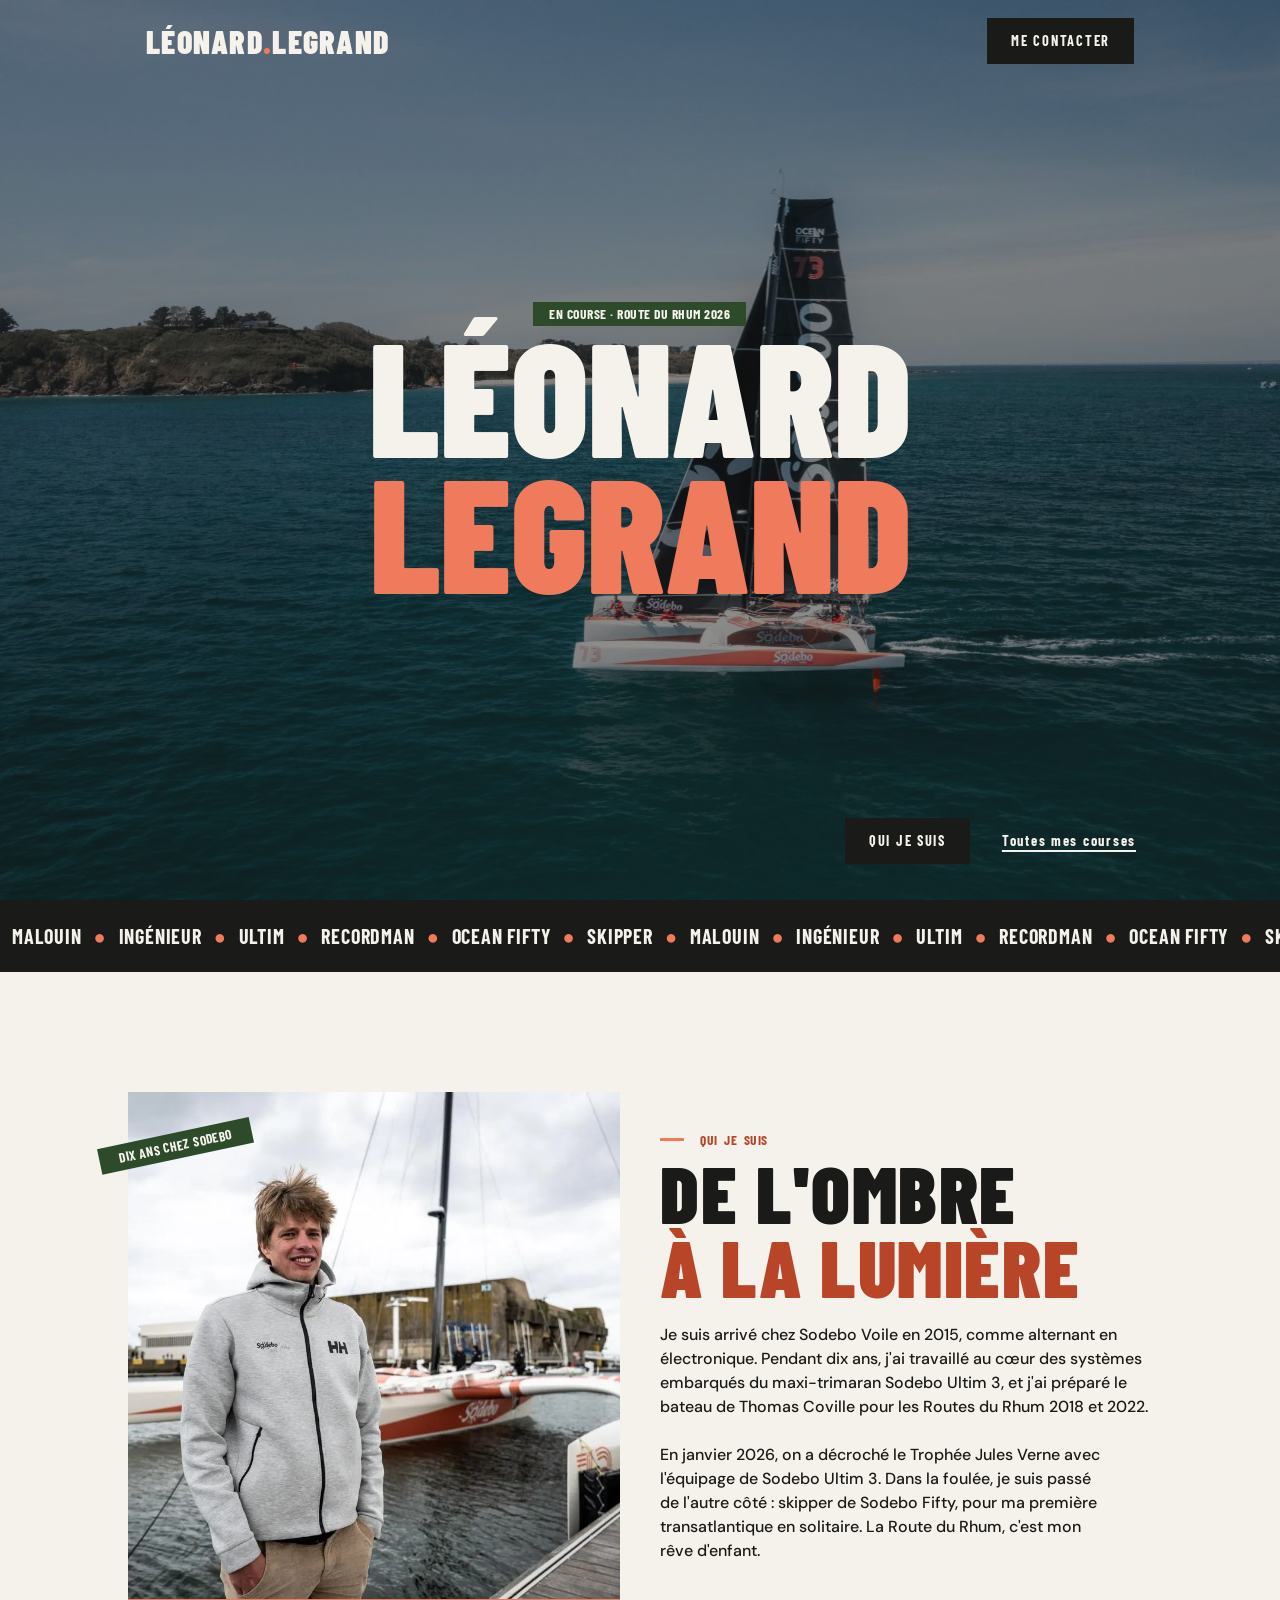
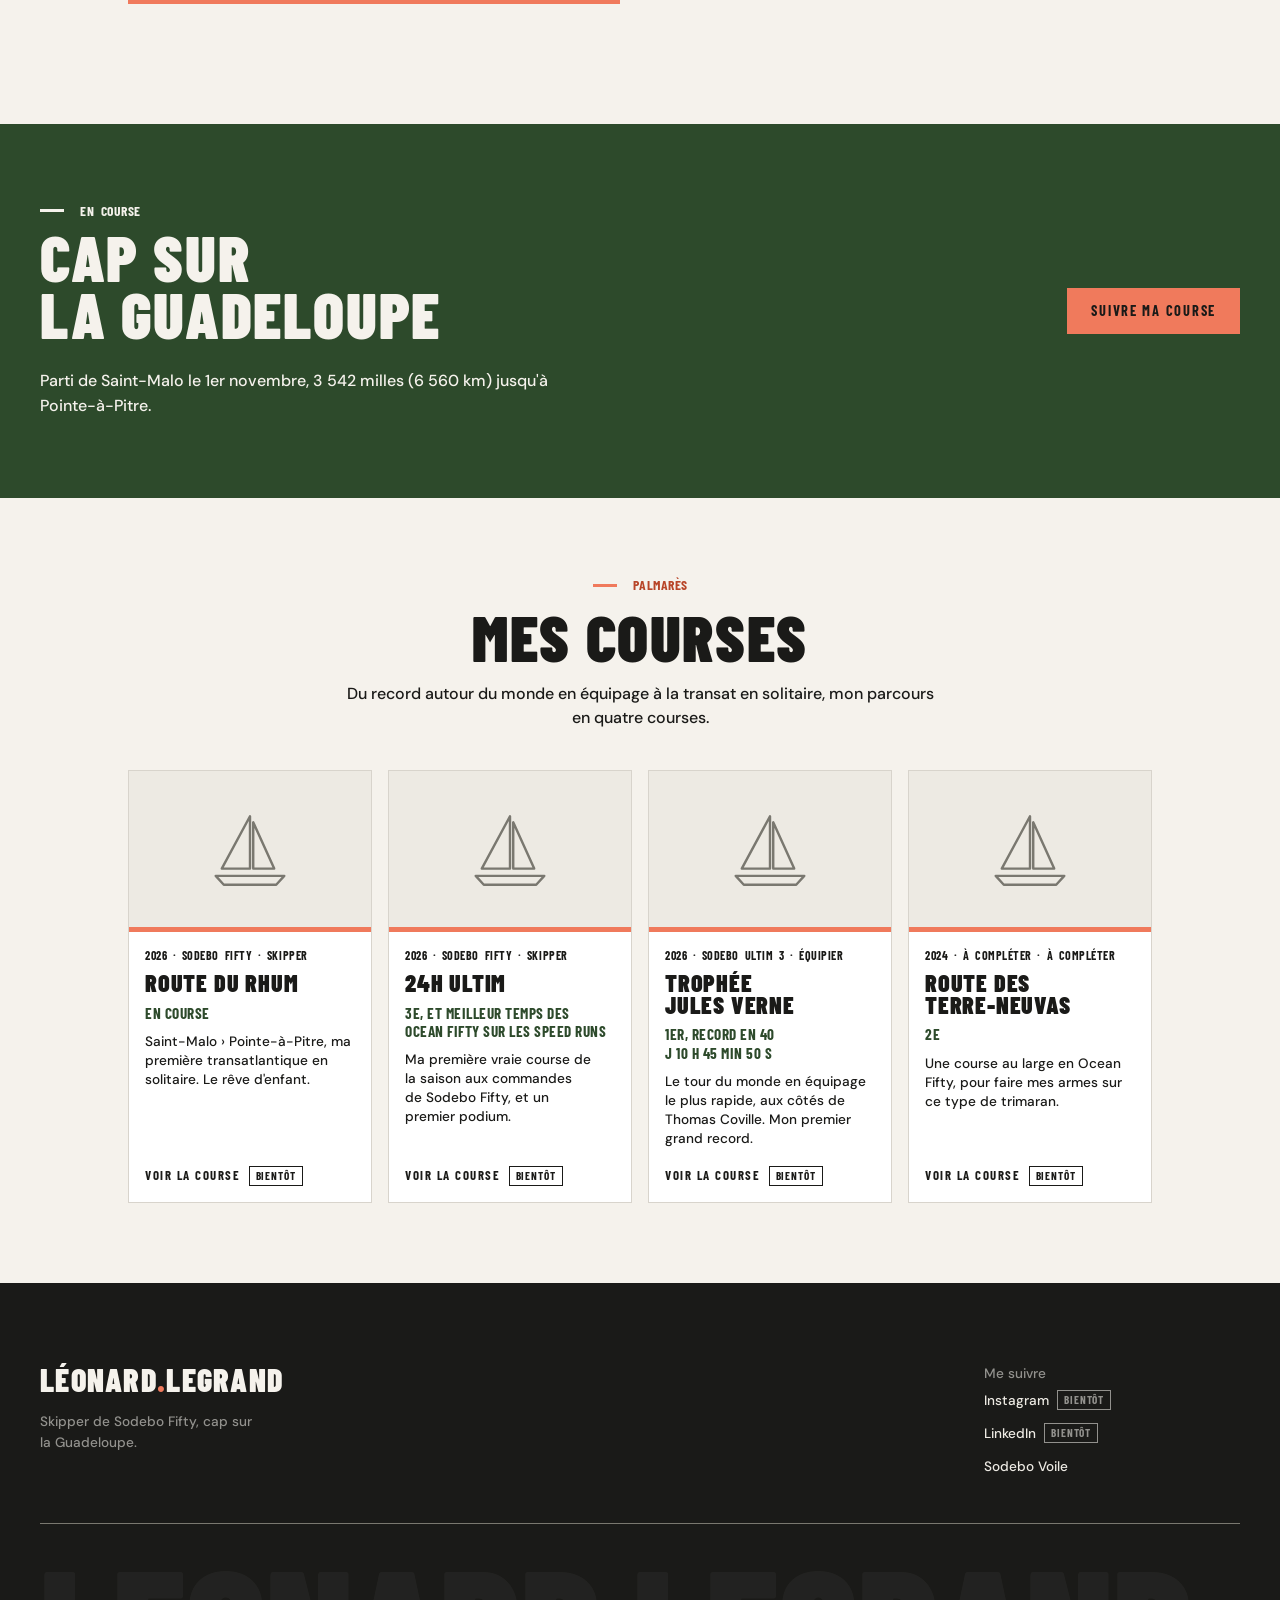
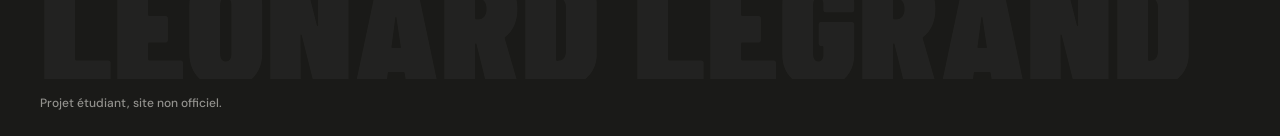
==== index.html @ 7ea59a26 "Site de Léonard Legrand, skipper de Sodebo Fifty Co-Authored-By: Claude Opus 5.5 <noreply@anthropic." ====
<!DOCTYPE html>
<html lang="fr">
<head>
  <meta charset="utf-8">
  <title>Léonard Legrand, skipper de Sodebo Fifty</title>
  <meta name="description" content="Léonard Legrand, skipper de Sodebo Fifty, en course sur la Route du Rhum 2026 entre Saint-Malo et Pointe-à-Pitre.">
  <meta content="width=device-width, initial-scale=1" name="viewport">
  <meta name="robots" content="noindex, nofollow">
  <link rel="preload" href="fonts/BarlowCondensed-Black.ttf" as="font" type="font/ttf" crossorigin>
  <link rel="preload" href="fonts/BarlowCondensed-Bold.ttf" as="font" type="font/ttf" crossorigin>
  <link rel="preload" href="fonts/DMSans-VariableFont_opsz,wght.ttf" as="font" type="font/ttf" crossorigin>
  <link href="style.css" rel="stylesheet" type="text/css">
  <link href="images/favicon.ico" rel="shortcut icon" type="image/x-icon">
  <link href="images/webclip.png" rel="apple-touch-icon">
</head>
<body>
  <header class="navbar-wrapper w-nav">
    <nav class="navbar-container" aria-label="Navigation principale">
      <a href="#" class="w-nav-brand" aria-label="Léonard Legrand, retour en haut"><div class="logo">Léonard<span class="text-span">.</span>Legrand</div></a>
      <a href="#contact" class="button header">Me contacter</a>
    </nav>
  </header>

  <section class="hero-wrapper">
    <div class="hero-container">
      <div class="bandeau">En course · Route du Rhum 2026</div>
      <h1 class="heading-1 hero-section">Léonard<br><span class="tv">Legrand</span></h1>
    </div>
    <div class="hero-cta">
      <div class="multiple-button-container">
        <a href="#a-propos" class="button">Qui je suis</a>
        <a href="#courses" class="button is-secondary">Toutes mes courses</a>
      </div>
    </div>
  </section>

  <section class="ticker-wrapper">
    <div class="ticker-text"><span class="sr-only">Malouin, Ingénieur, Ultim, Recordman, Ocean Fifty, Skipper</span><div class="ticker-track" aria-hidden="true"><div class="ticker-group"><span class="ticker-seq"><span class="ticker-item">Malouin</span><span class="red-dot">●</span><span class="ticker-item">Ingénieur</span><span class="red-dot">●</span><span class="ticker-item">Ultim</span><span class="red-dot">●</span><span class="ticker-item">Recordman</span><span class="red-dot">●</span><span class="ticker-item">Ocean Fifty</span><span class="red-dot">●</span><span class="ticker-item">Skipper</span><span class="red-dot">●</span></span><span class="ticker-seq"><span class="ticker-item">Malouin</span><span class="red-dot">●</span><span class="ticker-item">Ingénieur</span><span class="red-dot">●</span><span class="ticker-item">Ultim</span><span class="red-dot">●</span><span class="ticker-item">Recordman</span><span class="red-dot">●</span><span class="ticker-item">Ocean Fifty</span><span class="red-dot">●</span><span class="ticker-item">Skipper</span><span class="red-dot">●</span></span><span class="ticker-seq"><span class="ticker-item">Malouin</span><span class="red-dot">●</span><span class="ticker-item">Ingénieur</span><span class="red-dot">●</span><span class="ticker-item">Ultim</span><span class="red-dot">●</span><span class="ticker-item">Recordman</span><span class="red-dot">●</span><span class="ticker-item">Ocean Fifty</span><span class="red-dot">●</span><span class="ticker-item">Skipper</span><span class="red-dot">●</span></span><span class="ticker-seq"><span class="ticker-item">Malouin</span><span class="red-dot">●</span><span class="ticker-item">Ingénieur</span><span class="red-dot">●</span><span class="ticker-item">Ultim</span><span class="red-dot">●</span><span class="ticker-item">Recordman</span><span class="red-dot">●</span><span class="ticker-item">Ocean Fifty</span><span class="red-dot">●</span><span class="ticker-item">Skipper</span><span class="red-dot">●</span></span><span class="ticker-seq"><span class="ticker-item">Malouin</span><span class="red-dot">●</span><span class="ticker-item">Ingénieur</span><span class="red-dot">●</span><span class="ticker-item">Ultim</span><span class="red-dot">●</span><span class="ticker-item">Recordman</span><span class="red-dot">●</span><span class="ticker-item">Ocean Fifty</span><span class="red-dot">●</span><span class="ticker-item">Skipper</span><span class="red-dot">●</span></span></div><div class="ticker-group"><span class="ticker-seq"><span class="ticker-item">Malouin</span><span class="red-dot">●</span><span class="ticker-item">Ingénieur</span><span class="red-dot">●</span><span class="ticker-item">Ultim</span><span class="red-dot">●</span><span class="ticker-item">Recordman</span><span class="red-dot">●</span><span class="ticker-item">Ocean Fifty</span><span class="red-dot">●</span><span class="ticker-item">Skipper</span><span class="red-dot">●</span></span><span class="ticker-seq"><span class="ticker-item">Malouin</span><span class="red-dot">●</span><span class="ticker-item">Ingénieur</span><span class="red-dot">●</span><span class="ticker-item">Ultim</span><span class="red-dot">●</span><span class="ticker-item">Recordman</span><span class="red-dot">●</span><span class="ticker-item">Ocean Fifty</span><span class="red-dot">●</span><span class="ticker-item">Skipper</span><span class="red-dot">●</span></span><span class="ticker-seq"><span class="ticker-item">Malouin</span><span class="red-dot">●</span><span class="ticker-item">Ingénieur</span><span class="red-dot">●</span><span class="ticker-item">Ultim</span><span class="red-dot">●</span><span class="ticker-item">Recordman</span><span class="red-dot">●</span><span class="ticker-item">Ocean Fifty</span><span class="red-dot">●</span><span class="ticker-item">Skipper</span><span class="red-dot">●</span></span><span class="ticker-seq"><span class="ticker-item">Malouin</span><span class="red-dot">●</span><span class="ticker-item">Ingénieur</span><span class="red-dot">●</span><span class="ticker-item">Ultim</span><span class="red-dot">●</span><span class="ticker-item">Recordman</span><span class="red-dot">●</span><span class="ticker-item">Ocean Fifty</span><span class="red-dot">●</span><span class="ticker-item">Skipper</span><span class="red-dot">●</span></span><span class="ticker-seq"><span class="ticker-item">Malouin</span><span class="red-dot">●</span><span class="ticker-item">Ingénieur</span><span class="red-dot">●</span><span class="ticker-item">Ultim</span><span class="red-dot">●</span><span class="ticker-item">Recordman</span><span class="red-dot">●</span><span class="ticker-item">Ocean Fifty</span><span class="red-dot">●</span><span class="ticker-item">Skipper</span><span class="red-dot">●</span></span></div></div></div>
  </section>

  <section id="a-propos" class="projet-wrapper">
    <div class="grid-x2">
      <div class="grid-img">
        <img src="images/hero-leonard.webp" loading="lazy" sizes="(max-width: 1280px) 100vw, 1280px" srcset="images/hero-leonard.webp 1280w" width="1280" height="853" alt="Léonard Legrand sur un ponton, devant un trimaran Sodebo" class="img-square border-bottom">
        <div class="yellow-tag"><div class="tag-text-yellow"><strong>Dix ans chez Sodebo</strong><br></div></div>
      </div>
      <div class="grid-text">
        <div class="tag-line-wrapper"><div class="red-line"></div><div class="tag-text-red">Qui je suis</div></div>
        <h2 class="heading-2 small-margin">De l&#x27;ombre <br><span class="is-red">à la lumière</span></h2>
        <div class="paragraph is-dark">Je suis arrivé chez Sodebo Voile en 2015, comme alternant en électronique. Pendant dix ans, j&#x27;ai travaillé au cœur des systèmes embarqués du maxi-trimaran Sodebo Ultim 3, et j&#x27;ai préparé le bateau de Thomas Coville pour les Routes du Rhum 2018 et 2022.<br><br>En janvier 2026, on a décroché le Trophée Jules Verne avec l&#x27;équipage de Sodebo Ultim 3. Dans la foulée, je suis passé de l&#x27;autre côté : skipper de Sodebo Fifty, pour ma première transatlantique en solitaire. La Route du Rhum, c&#x27;est mon rêve d&#x27;enfant.</div>
      </div>
    </div>
  </section>

  <section class="red-banner-wrapper">
    <div class="red-banner-container">
      <div class="text-container">
        <div class="tag-line-wrapper is-white"><div class="white-line"></div><div class="tag-text-white"><strong>En course</strong></div></div>
        <h2 class="heading-3 is-white">Cap sur<br>la Guadeloupe</h2>
        <p class="race-status" data-race-start="2026-11-01"><strong class="race-status_day" hidden></strong>Parti de Saint-Malo le 1er novembre, 3 542 milles (6 560 km) jusqu&#x27;à Pointe-à-Pitre.</p>
      </div>
      <a href="https://www.routedurhum.com" target="_blank" rel="noopener" class="button red-background">Suivre ma course<span class="sr-only"> sur le site de la Route du Rhum (nouvel onglet)</span></a>
    </div>
  </section>

  <section id="courses" class="form-wrapper">
    <div class="form-container is-wide">
      <div class="text-container align-center">
        <div class="tag-line-wrapper"><div class="red-line"></div><div class="tag-text-red"><strong>Palmarès</strong></div></div>
        <h2 class="heading-3 align-center">Mes courses</h2>
        <div class="paragraph is-dark align-center">Du record autour du monde en équipage à la transat en solitaire, mon parcours en quatre courses.</div>
      </div>
      <div class="course-list-wrapper">
        <div role="list" class="course-list">
          <div role="listitem" class="course-card">
            <img src="images/placeholder-course.svg" width="600" height="400" loading="lazy" alt="Sodebo Fifty sur la ligne de départ de la Route du Rhum 2026 à Saint-Malo" class="course-card_image">
            <div class="course-card_body">
              <div class="course-card_meta">2026 · Sodebo Fifty · Skipper</div>
              <h3 class="course-card_title">Route du Rhum</h3>
              <div class="course-card_result">En course</div>
              <p class="course-card_text">Saint-Malo › Pointe-à-Pitre, ma première transatlantique en solitaire. Le rêve d&#x27;enfant.</p>
              <span class="course-card_link is-soon">Voir la course <span class="course-card_soon">bientôt</span></span>
            </div>
          </div>
          <div role="listitem" class="course-card">
            <img src="images/placeholder-course.svg" width="600" height="400" loading="lazy" alt="Sodebo Fifty sous voiles pendant les 24H Ultim 2026" class="course-card_image">
            <div class="course-card_body">
              <div class="course-card_meta">2026 · Sodebo Fifty · Skipper</div>
              <h3 class="course-card_title">24H Ultim</h3>
              <div class="course-card_result">3e, et meilleur temps des Ocean Fifty sur les speed runs</div>
              <p class="course-card_text">Ma première vraie course de la saison aux commandes de Sodebo Fifty, et un premier podium.</p>
              <span class="course-card_link is-soon">Voir la course <span class="course-card_soon">bientôt</span></span>
            </div>
          </div>
          <div role="listitem" class="course-card">
            <img src="images/placeholder-course.svg" width="600" height="400" loading="lazy" alt="Le maxi-trimaran Sodebo Ultim 3 en mer pendant le Trophée Jules Verne 2026" class="course-card_image">
            <div class="course-card_body">
              <div class="course-card_meta">2026 · Sodebo Ultim 3 · Équipier</div>
              <h3 class="course-card_title">Trophée Jules Verne</h3>
              <div class="course-card_result">1er, record en 40 j 10 h 45 min 50 s</div>
              <p class="course-card_text">Le tour du monde en équipage le plus rapide, aux côtés de Thomas Coville. Mon premier grand record.</p>
              <span class="course-card_link is-soon">Voir la course <span class="course-card_soon">bientôt</span></span>
            </div>
          </div>
          <div role="listitem" class="course-card">
            <img src="images/placeholder-course.svg" width="600" height="400" loading="lazy" alt="Un trimaran Ocean Fifty au départ de la Route des Terre-Neuvas 2024" class="course-card_image">
            <div class="course-card_body">
              <div class="course-card_meta">2024 · À compléter · À compléter</div>
              <h3 class="course-card_title">Route des Terre-Neuvas</h3>
              <div class="course-card_result">2e</div>
              <p class="course-card_text">Une course au large en Ocean Fifty, pour faire mes armes sur ce type de trimaran.</p>
              <span class="course-card_link is-soon">Voir la course <span class="course-card_soon">bientôt</span></span>
            </div>
          </div>
        </div>
      </div>
    </div>
  </section>

  <footer id="contact" class="footer">
    <div class="red-banner-container">
      <div class="text-container is-footer">
        <a href="#" class="w-nav-brand" aria-label="Léonard Legrand, retour en haut"><div class="logo">Léonard<span class="text-span">.</span>Legrand</div></a>
        <div class="small-text is-dark">Skipper de Sodebo Fifty, cap sur la Guadeloupe.</div>
      </div>
      <div class="link-footer is-footer">
        <div class="small-text is-dark">Me suivre</div>
        <span class="link-text is-soon">Instagram <span class="link-soon">bientôt</span></span>
        <span class="link-text is-soon">LinkedIn <span class="link-soon">bientôt</span></span>
        <a href="https://www.sodebo-voile.com" target="_blank" rel="noopener" class="link-text">Sodebo Voile<span class="sr-only"> (nouvel onglet)</span></a>
      </div>
    </div>
    <div class="divider"></div>
    <div class="big-text-footer-container"><div class="bigtext-footer">Léonard Legrand</div></div>
    <div class="footer-legal">Projet étudiant, site non officiel.</div>
  </footer>

  <script>
    // Barre de navigation : fond crème et logo noir dès qu'on quitte le haut de page,
    // transparente de nouveau quand on y revient (aussi au chargement sur une ancre).
    (function () {
      var nav = document.querySelector('.navbar-wrapper');
      function update() { nav.classList.toggle('is-scrolled', window.scrollY > 60); }
      update();
      window.addEventListener('scroll', update, { passive: true });
      window.addEventListener('load', update);
      window.addEventListener('hashchange', update);
      // Arrivée sur une ancre : le navigateur descend après ce script, sans toujours
      // émettre d'événement scroll. On revérifie aux deux images suivantes.
      requestAnimationFrame(function () { requestAnimationFrame(update); });
    })();

    // Bloc « en course » : jour de course calculé depuis la date de départ.
    (function () {
      var status = document.querySelector('.race-status');
      if (!status) return;
      var day = status.querySelector('.race-status_day');
      var start = new Date(status.getAttribute('data-race-start') + 'T00:00:00');
      var n = Math.floor((Date.now() - start.getTime()) / 86400000) + 1;
      if (n >= 1 && n <= 25) {
        day.textContent = 'Jour ' + n + ' de course. ';
        day.hidden = false;
      }
    })();
  </script>
</body>
</html>
---- style.css ----
/* Base Webflow (normalize + composants utilisés : w-nav, w-form, w-input, w-select, w-button) */
html {
  -webkit-text-size-adjust: 100%;
  -ms-text-size-adjust: 100%;
  font-family: sans-serif;
}

body {
  margin: 0;
}

section {
  display: block;
}

a {
  background-color: transparent;
}

a:active, a:hover {
  outline: 0;
}

strong {
  font-weight: bold;
}

h1 {
  margin: .67em 0;
  font-size: 2em;
}

img {
  border: 0;
}

* {
  box-sizing: border-box;
}

html {
  height: 100%;
}

body {
  color: var(--color-dark);
  background-color: var(--color-white);
  min-height: 100%;
  margin: 0;
  font-family: Arial, sans-serif;
  font-size: 14px;
  line-height: 20px;
}

img {
  vertical-align: middle;
  max-width: 100%;
  display: inline-block;
}

h1, h2, h3 {
  margin-bottom: 10px;
  font-weight: bold;
}

h1 {
  margin-top: 20px;
  font-size: 38px;
  line-height: 44px;
}

h2 {
  margin-top: 20px;
  font-size: 32px;
  line-height: 36px;
}

h3 {
  margin-top: 20px;
  font-size: 24px;
  line-height: 30px;
}

@media screen and (max-width: 767px) {
  .w-nav-brand {
    padding-left: 10px;
  }

}

.w-nav {
  z-index: 1000;
  background: var(--color-light);
  position: relative;
}

.w-nav:before, .w-nav:after {
  content: " ";
  grid-area: 1 / 1 / 2 / 2;
  display: table;
}

.w-nav:after {
  clear: both;
}

.w-nav-brand {
  float: left;
  color: var(--color-dark);
  text-decoration: none;
  position: relative;
}

@media screen and (max-width: 767px) {
  .w-nav-brand {
    padding-left: 10px;
  }

}

/* Styles du site Canne TV */
@font-face {
  font-family: Dm Sans;
  src: url("fonts/DMSans-VariableFont_opsz,wght.ttf") format("truetype");
  font-weight: 100 1000;
  font-style: normal;
  font-display: swap;
}

@font-face {
  font-family: Barlow Condensed;
  src: url("fonts/BarlowCondensed-Black.ttf") format("truetype");
  font-weight: 900;
  font-style: normal;
  font-display: swap;
}

@font-face {
  font-family: Barlow Condensed;
  src: url("fonts/BarlowCondensed-Bold.ttf") format("truetype");
  font-weight: 700;
  font-style: normal;
  font-display: swap;
}

:root {
  /* Palette Léonard Legrand / Sodebo */
  --color-dark: #1a1a18;
  --color-light: #f5f2ec;
  --color-accent: #f07a5c;
  --color-secondary: #2d4a2b;
  /* Neutres d'origine (valeurs inchangées) */
  --color-white: #fff;
  --color-muted: #7a7870;
  --color-border: #d8d4cc;
  --color-light-2: #edeae3;
  --color-light-50: color-mix(in srgb, var(--color-light) 50%, transparent);
  /* Variantes lisibles (WCAG AA) */
  --color-accent-text: #b84528; /* orange foncé pour du texte sur fond clair : 4,8:1 sur le crème */
  --color-muted-on-dark: color-mix(in srgb, var(--color-light) 55%, var(--color-dark)); /* 5,5:1 sur le noir */
}

.navbar-wrapper {
  z-index: 100;
  background-color: transparent;
  transition: background-color .3s;
  justify-content: flex-start;
  align-items: center;
  padding: 18px;
  display: flex;
  position: fixed;
  inset: 0% 0% auto;
}

.logo {
  color: var(--color-light);
  letter-spacing: .04em;
  text-transform: uppercase;
  font-family: Barlow Condensed, Arial, sans-serif;
  font-size: 2rem;
  font-weight: 900;
  line-height: 1;
  text-decoration: none;
}

.text-span {
  color: var(--color-accent);
}

.button {
  background-color: var(--color-dark);
  color: var(--color-light);
  letter-spacing: .12em;
  text-transform: uppercase;
  align-self: center;
  padding: 16px 24px;
  font-family: Barlow Condensed, Arial, sans-serif;
  font-size: .9rem;
  font-weight: 700;
  line-height: 1;
  text-decoration: none;
  transition: background-color .2s;
}

.button:hover {
  background-color: var(--color-accent);
  color: var(--color-dark);
}

.button.is-secondary {
  text-transform: none;
  text-underline-offset: 4px;
  background-color: transparent;
  padding: 16px;
  text-decoration: underline;
  text-decoration-thickness: 2px;
}

.button.is-secondary:hover {
  color: var(--color-white);
}

.button.red-background {
  color: var(--color-dark);
  background-color: var(--color-accent);
}

.button.red-background:hover {
  color: var(--color-light);
  background-color: var(--color-dark);
}

.hero-wrapper {
  background-image: linear-gradient(color-mix(in srgb, var(--color-dark) 50%, transparent), color-mix(in srgb, var(--color-dark) 50%, transparent)), url("images/hero-sodebo.webp");
  background-position: 60% 50%;
  background-size: cover;
  flex-flow: column;
  justify-content: center;
  align-items: center;
  height: 100vh;
  min-height: 680px;
  display: flex;
  position: relative;
  overflow: hidden;
}

.navbar-container {
  justify-content: space-between;
  align-items: center;
  width: 100%;
  padding-left: 8rem;
  padding-right: 8rem;
  display: flex;
}

.hero-container {
  flex-flow: column;
  justify-content: center;
  align-items: center;
  display: flex;
}

.heading-1 {
  color: var(--color-light);
  text-align: center;
  letter-spacing: -.01rem;
  text-transform: uppercase;
  font-family: Barlow Condensed, Arial, sans-serif;
  font-size: 10rem;
  font-weight: 900;
  line-height: 85%;
}

.heading-1.hero-section {
  margin-top: 0;
  margin-bottom: 0;
}

.tv {
  color: var(--color-accent);
}

.bandeau {
  background-color: var(--color-secondary);
  color: var(--color-light);
  letter-spacing: .05rem;
  text-transform: uppercase;
  padding: 4px 16px;
  font-family: DM Sans, Arial, sans-serif;
  font-size: .65rem;
  font-weight: 600;
  line-height: 1.5;
}

.hero-cta {
  justify-content: flex-end;
  align-items: center;
  padding-left: 8rem;
  padding-right: 8rem;
  display: flex;
  position: absolute;
  inset: auto 0% 4%;
}

.paragraph {
  color: var(--color-light);
  letter-spacing: 0;
  font-family: Dm Sans, Arial, sans-serif;
  font-size: 1rem;
  font-weight: 500;
  line-height: 1.4;
}

.paragraph.is-dark {
  color: var(--color-dark);
}

.paragraph.is-dark.align-center {
  text-align: center;
}

.multiple-button-container {
  grid-column-gap: 16px;
  grid-row-gap: 16px;
  display: flex;
}

.ticker-wrapper {
  background-color: var(--color-dark);
  padding: 24px 0;
  overflow: hidden;
}

.ticker-text {
  color: var(--color-light);
  text-align: center;
  letter-spacing: .5px;
  text-transform: uppercase;
  font-family: Barlow Condensed, Arial, sans-serif;
  font-weight: 700;
}

.red-dot {
  color: var(--color-accent);
}

.projet-wrapper {
  background-color: var(--color-light);
  flex-flow: column;
  justify-content: center;
  align-items: center;
  padding-top: 120px;
  padding-bottom: 120px;
  display: flex;
}

.grid-x2 {
  grid-column-gap: 40px;
  grid-row-gap: 40px;
  grid-template-rows: auto;
  grid-template-columns: 1fr 1fr;
  grid-auto-columns: 1fr;
  width: 80%;
  margin-left: auto;
  margin-right: auto;
  display: grid;
}

.grid-img {
  flex-flow: column;
  align-items: flex-start;
  display: flex;
  position: relative;
}

.img-square {
  aspect-ratio: auto;
  object-fit: cover;
  height: 32rem;
}

.img-square.border-bottom {
  border-bottom: 5px solid var(--color-accent);
}

.grid-text {
  flex-flow: column;
  justify-content: center;
  align-items: flex-start;
  display: flex;
}

.tag-line-wrapper {
  grid-column-gap: 16px;
  grid-row-gap: 16px;
  justify-content: flex-start;
  align-items: center;
  display: flex;
}

.tag-line-wrapper.is-white {
  color: var(--color-light);
}

.red-line {
  background-color: var(--color-accent);
  width: 24px;
  height: 3px;
}

.tag-text-red {
  color: var(--color-accent-text);
  letter-spacing: .5px;
  text-transform: uppercase;
  word-break: normal;
  word-spacing: .2rem;
  font-family: Barlow Condensed, Arial, sans-serif;
  font-size: .85rem;
  font-weight: 700;
  line-height: 1;
}

.heading-2 {
  color: var(--color-dark);
  letter-spacing: .1rem;
  text-transform: uppercase;
  font-family: Barlow Condensed, Arial, sans-serif;
  font-size: 5rem;
  font-weight: 900;
  line-height: 100%;
}

.heading-2.small-margin {
  margin-top: 10px;
  line-height: 88%;
}

.is-red {
  color: var(--color-accent-text);
  line-height: 0;
}

.yellow-tag {
  z-index: 20;
  background-color: var(--color-secondary);
  padding: 6px 20px;
  position: absolute;
  inset: 8% auto auto -6%;
  transform: rotate(-12deg);
}

.tag-text-yellow {
  color: var(--color-light);
  letter-spacing: .5px;
  text-transform: uppercase;
  word-break: normal;
  justify-content: center;
  align-items: center;
  font-family: Barlow Condensed, Arial, sans-serif;
  font-size: .85rem;
  font-weight: 700;
  line-height: 1;
  display: flex;
}

.red-banner-wrapper {
  background-color: var(--color-secondary);
  padding: 80px 40px;
}

.red-banner-container {
  justify-content: space-between;
  align-items: stretch;
  display: flex;
}

.text-container {
  flex-flow: column;
  display: flex;
}

.text-container.align-center {
  grid-column-gap: 16px;
  grid-row-gap: 16px;
  justify-content: center;
  align-items: center;
}

.text-container.is-footer {
  grid-column-gap: 16px;
  grid-row-gap: 16px;
  width: 16rem;
}

.heading-3 {
  color: var(--color-dark);
  letter-spacing: .1rem;
  text-transform: uppercase;
  font-family: Barlow Condensed, Arial, sans-serif;
  font-size: 4rem;
  font-weight: 900;
  line-height: 90%;
}

.heading-3.is-white {
  color: var(--color-light);
  margin-top: 10px;
}

.heading-3.align-center {
  text-align: center;
  margin-top: 0;
  margin-bottom: 0;
}

.tag-text-white {
  color: var(--color-light);
  letter-spacing: .5px;
  text-transform: uppercase;
  word-break: normal;
  word-spacing: .2rem;
  font-family: Barlow Condensed, Arial, sans-serif;
  font-size: .85rem;
  font-weight: 700;
  line-height: 1;
}

.white-line {
  background-color: var(--color-light);
  width: 24px;
  height: 3px;
}

.form-wrapper {
  background-color: var(--color-light);
  justify-content: center;
  align-items: center;
  padding: 80px;
  display: flex;
}

.form-container {
  grid-column-gap: 40px;
  grid-row-gap: 40px;
  flex-flow: column;
  justify-content: center;
  align-items: center;
  width: 30rem;
  margin-left: auto;
  margin-right: auto;
  display: flex;
}

.footer {
  background-color: var(--color-dark);
  flex-flow: column;
  margin-bottom: 0;
  padding: 80px 40px 0;
  display: flex;
  overflow: hidden;
}

.small-text {
  color: var(--color-light);
  letter-spacing: 0;
  font-family: Dm Sans, Arial, sans-serif;
  font-size: .85rem;
  font-weight: 500;
  line-height: 1.4;
}

.small-text.is-dark {
  color: var(--color-muted-on-dark);
}

.divider {
  background-color: var(--color-muted);
  width: 100%;
  height: 1px;
  margin-top: 40px;
  margin-bottom: 40px;
}

.bigtext-footer {
  color: color-mix(in srgb, var(--color-white) 4%, transparent);
  text-transform: uppercase;
  margin-bottom: 0;
  padding-bottom: 0;
  white-space: nowrap;
  font-family: Barlow Condensed, Arial, sans-serif;
  font-size: min(260px, calc((100vw - 80px) / 7.3));
  font-weight: 900;
  line-height: 70%;
}

.big-text-footer-container {
  flex-flow: column;
  margin: 0;
  padding: 0;
  display: flex;
  overflow: hidden;
}

.link-footer {
  flex-flow: column;
  display: flex;
}

.link-footer.is-footer {
  grid-column-gap: 8px;
  grid-row-gap: 8px;
  width: 16rem;
}

.link-text {
  color: var(--color-light-2);
  letter-spacing: 0;
  font-family: Dm Sans, Arial, sans-serif;
  font-size: .85rem;
  font-weight: 500;
  line-height: 1.4;
  text-decoration: none;
}

.footer-legal {
  color: var(--color-muted-on-dark);
  padding-top: 16px;
  padding-bottom: 24px;
  font-family: Dm Sans, Arial, sans-serif;
  font-size: .75rem;
  font-weight: 500;
  line-height: 1.4;
}

/* Section Courses : cards (structure de template CMS, une par course) */
.form-container.is-wide {
  width: 100%;
  max-width: 64rem;
}

.course-list-wrapper {
  width: 100%;
}

.course-list {
  grid-column-gap: 16px;
  grid-row-gap: 16px;
  flex-flow: wrap;
  align-items: stretch;
  display: flex;
}

.course-card {
  border: 1px solid var(--color-border);
  background-color: var(--color-white);
  flex-flow: column;
  flex: 1 1 0;
  min-width: 0;
  display: flex;
}

.course-card_image {
  aspect-ratio: 3 / 2;
  object-fit: cover;
  border-bottom: 5px solid var(--color-accent);
  width: 100%;
  height: auto;
  display: block;
}

.course-card_body {
  grid-column-gap: 10px;
  grid-row-gap: 10px;
  flex-flow: column;
  flex: 1;
  padding: 16px;
  display: flex;
}

.course-card_meta {
  color: var(--color-dark);
  letter-spacing: .5px;
  text-transform: uppercase;
  word-spacing: .2rem;
  font-family: Barlow Condensed, Arial, sans-serif;
  font-size: .75rem;
  font-weight: 700;
  line-height: 1.2;
}

.course-card_title {
  color: var(--color-dark);
  letter-spacing: .05rem;
  text-transform: uppercase;
  margin-top: 0;
  margin-bottom: 0;
  font-family: Barlow Condensed, Arial, sans-serif;
  font-size: 1.5rem;
  font-weight: 900;
  line-height: 90%;
}

.course-card_result {
  color: var(--color-secondary);
  letter-spacing: .5px;
  text-transform: uppercase;
  font-family: Barlow Condensed, Arial, sans-serif;
  font-size: .95rem;
  font-weight: 700;
  line-height: 1.2;
}

.course-card_text {
  color: var(--color-dark);
  margin-top: 0;
  margin-bottom: 0;
  font-family: Dm Sans, Arial, sans-serif;
  font-size: .85rem;
  font-weight: 500;
  line-height: 1.4;
}

.course-card_link {
  color: var(--color-dark);
  letter-spacing: .12em;
  text-transform: uppercase;
  text-underline-offset: 4px;
  align-self: flex-start;
  margin-top: auto;
  padding-top: 8px;
  font-family: Barlow Condensed, Arial, sans-serif;
  font-size: .8rem;
  font-weight: 700;
  line-height: 1;
  text-decoration: underline;
  text-decoration-thickness: 2px;
  transition: color .2s;
}

.course-card_link.is-soon {
  cursor: default;
  align-items: center;
  gap: 8px;
  text-decoration: none;
  display: flex;
}

.course-card_soon, .link-soon {
  border: 1px solid currentColor;
  letter-spacing: .08em;
  text-transform: uppercase;
  padding: 2px 6px;
  font-family: Barlow Condensed, Arial, sans-serif;
  font-size: .7rem;
  font-weight: 700;
  line-height: 1.2;
}

@media screen and (max-width: 991px) {
  .course-card {
    flex: 0 1 calc(50% - 8px);
  }

}

@media screen and (max-width: 479px) {
  .course-card {
    flex-basis: 100%;
  }

}

@media screen and (max-width: 479px) {
  .button {
    display: block;
  }

  .button.red-background {
    justify-content: center;
    align-items: center;
    font-size: .8rem;
    display: flex;
  }

  .button.header {
    padding: 12px 14px;
    font-size: .75rem;
  }

  .hero-wrapper {
    background-position: 65%;
    height: 600px;
    min-height: 400px;
  }

  .navbar-container {
    grid-column-gap: 16px;
    grid-row-gap: 16px;
    flex-flow: row;
    padding-left: .125rem;
    padding-right: .125rem;
  }

  .heading-1.hero-section {
    font-size: 6rem;
  }

  .hero-cta {
    flex-flow: column;
    justify-content: center;
    align-items: center;
    padding: 0;
  }

  .multiple-button-container {
    flex-flow: column;
    justify-content: center;
    align-items: stretch;
    width: 75%;
  }

  .grid-x2 {
    flex-flow: column;
    display: flex;
  }

  .img-square.border-bottom {
    height: 20rem;
  }

  .tag-line-wrapper.is-white {
    justify-content: center;
    align-items: center;
  }

  .heading-2.small-margin {
    font-size: 3.5rem;
  }

  .red-banner-container {
    grid-column-gap: 16px;
    grid-row-gap: 16px;
    flex-flow: column;
    justify-content: center;
    align-items: stretch;
  }

  .heading-3.is-white {
    text-align: center;
    font-size: 2rem;
  }

  .heading-3.align-center {
    font-size: 3rem;
  }

  .form-wrapper {
    padding: 40px 20px;
  }

  .form-container {
    width: 100%;
  }

  .bigtext-footer {
    font-size: min(260px, calc((100vw - 80px) / 7.3));
  }

}

/* Barre de navigation : états (classe posée par le script) */
.navbar-wrapper .logo {
  transition: color .3s;
}

.navbar-wrapper.is-scrolled {
  background-color: var(--color-light);
}

.navbar-wrapper.is-scrolled .logo {
  color: var(--color-dark);
}

/* Bandeau : défilement continu (deux groupes identiques, on décale de 50 %) */
.ticker-track {
  width: max-content;
  display: flex;
  animation: ticker 70s linear infinite;
}

.ticker-group, .ticker-seq {
  white-space: nowrap;
  display: flex;
}

.ticker-item {
  padding-left: .6em;
  padding-right: .6em;
}

@keyframes ticker {
  to {
    transform: translateX(-50%);
  }
}

@media (prefers-reduced-motion: reduce) {
  .ticker-track {
    width: auto;
    animation: none;
    justify-content: center;
  }

  .ticker-group + .ticker-group, .ticker-seq + .ticker-seq {
    display: none;
  }

  .ticker-group, .ticker-seq {
    white-space: normal;
    flex-wrap: wrap;
    justify-content: center;
  }

}

.sr-only {
  clip: rect(0 0 0 0);
  white-space: nowrap;
  width: 1px;
  height: 1px;
  margin: -1px;
  position: absolute;
  overflow: hidden;
}

/* Bloc « en course » */
.race-status {
  color: var(--color-light);
  max-width: 32rem;
  margin-top: 16px;
  margin-bottom: 0;
  font-family: Dm Sans, Arial, sans-serif;
  font-size: 1rem;
  font-weight: 500;
  line-height: 1.4;
}

.race-status_day {
  font-weight: 700;
}

/* Liens pas encore prêts dans le footer */
.link-text.is-soon {
  align-items: center;
  gap: 8px;
  display: flex;
}

.link-soon {
  color: var(--color-muted-on-dark);
}

/* Surfaces du navigateur */
:focus-visible {
  outline: 3px solid var(--color-accent);
  outline-offset: 3px;
  box-shadow: 0 0 0 3px var(--color-dark);
}

::selection {
  background-color: var(--color-accent);
  color: var(--color-dark);
}

/* Nav : marges latérales réduites sous 992 px */
@media screen and (max-width: 991px) {
  .navbar-container {
    padding-left: 2rem;
    padding-right: 2rem;
  }
}

@media screen and (max-width: 767px) {
  .navbar-container {
    padding-left: .5rem;
    padding-right: .5rem;
  }

}

@media screen and (max-width: 479px) {
  .navbar-wrapper .logo {
    font-size: 1.375rem;
  }

}

/* Mise en page (layout) */
/* Les ancres ne passent plus sous la nav fixe */
section[id], footer[id] {
  scroll-margin-top: 72px;
}

/* Titres et résultats des cards : retours à la ligne équilibrés (plus de « S » orphelin) */
.course-card_title, .course-card_result {
  text-wrap: balance;
}

/* Footer : liens avec une vraie zone de clic, logo aligné sur le texte */
.link-footer.is-footer {
  grid-row-gap: 0;
}

.link-footer.is-footer .link-text {
  padding-top: 6px;
  padding-bottom: 6px;
}

.footer .w-nav-brand {
  padding-left: 0;
}

@media screen and (max-width: 479px) {
  .race-status {
    text-align: center;
    margin-left: auto;
    margin-right: auto;
  }

  .link-footer.is-footer .link-text {
    padding-top: 12px;
    padding-bottom: 12px;
  }

}

/* Typographie (typeset) */
/* Rôles : affichage Barlow 900 · étiquette Barlow 700 · action Barlow 700 espacé · texte DM Sans 500 */

/* La pastille du hero reprend le rôle « étiquette » des autres tags */
.bandeau {
  letter-spacing: .5px;
  padding-top: 5px;
  padding-bottom: 5px;
  font-family: Barlow Condensed, Arial, sans-serif;
  font-size: .85rem;
  font-weight: 700;
  line-height: 1.1;
}

/* Bandeau : assez grand pour être lu, pas seulement vu */
.ticker-text {
  letter-spacing: .04em;
  font-size: 1.25rem;
  line-height: 1.2;
}

/* Coupures de ligne */
.heading-1, .heading-2, .heading-3 {
  text-wrap: balance;
}

.paragraph, .race-status, .course-card_text, .small-text {
  text-wrap: pretty;
}

/* Texte courant : un peu plus d'interligne pour DM Sans */
.paragraph {
  line-height: 1.5;
}

/* Intro centrée de la section Courses : mesure de lecture limitée */
.text-container.align-center .paragraph {
  max-width: 38rem;
}

/* Texte clair sur fond sombre : interligne compensé */
.race-status, .footer .small-text, .footer .link-text {
  line-height: 1.55;
}

@media screen and (max-width: 479px) {
  .heading-2.small-margin {
    font-size: 3rem;
  }

  .ticker-text {
    font-size: 1.1rem;
  }

}

/* Titre « De l'ombre à la lumière » : la 2e ligne compte dans la hauteur du titre
   (l'ancien line-height: 0 du span la faisait déborder sur le paragraphe), et un peu
   d'air pour les accents des capitales (À, È). */
.heading-2 .is-red {
  line-height: inherit;
}

.heading-2.small-margin {
  margin-bottom: 20px;
  line-height: 92%;
}
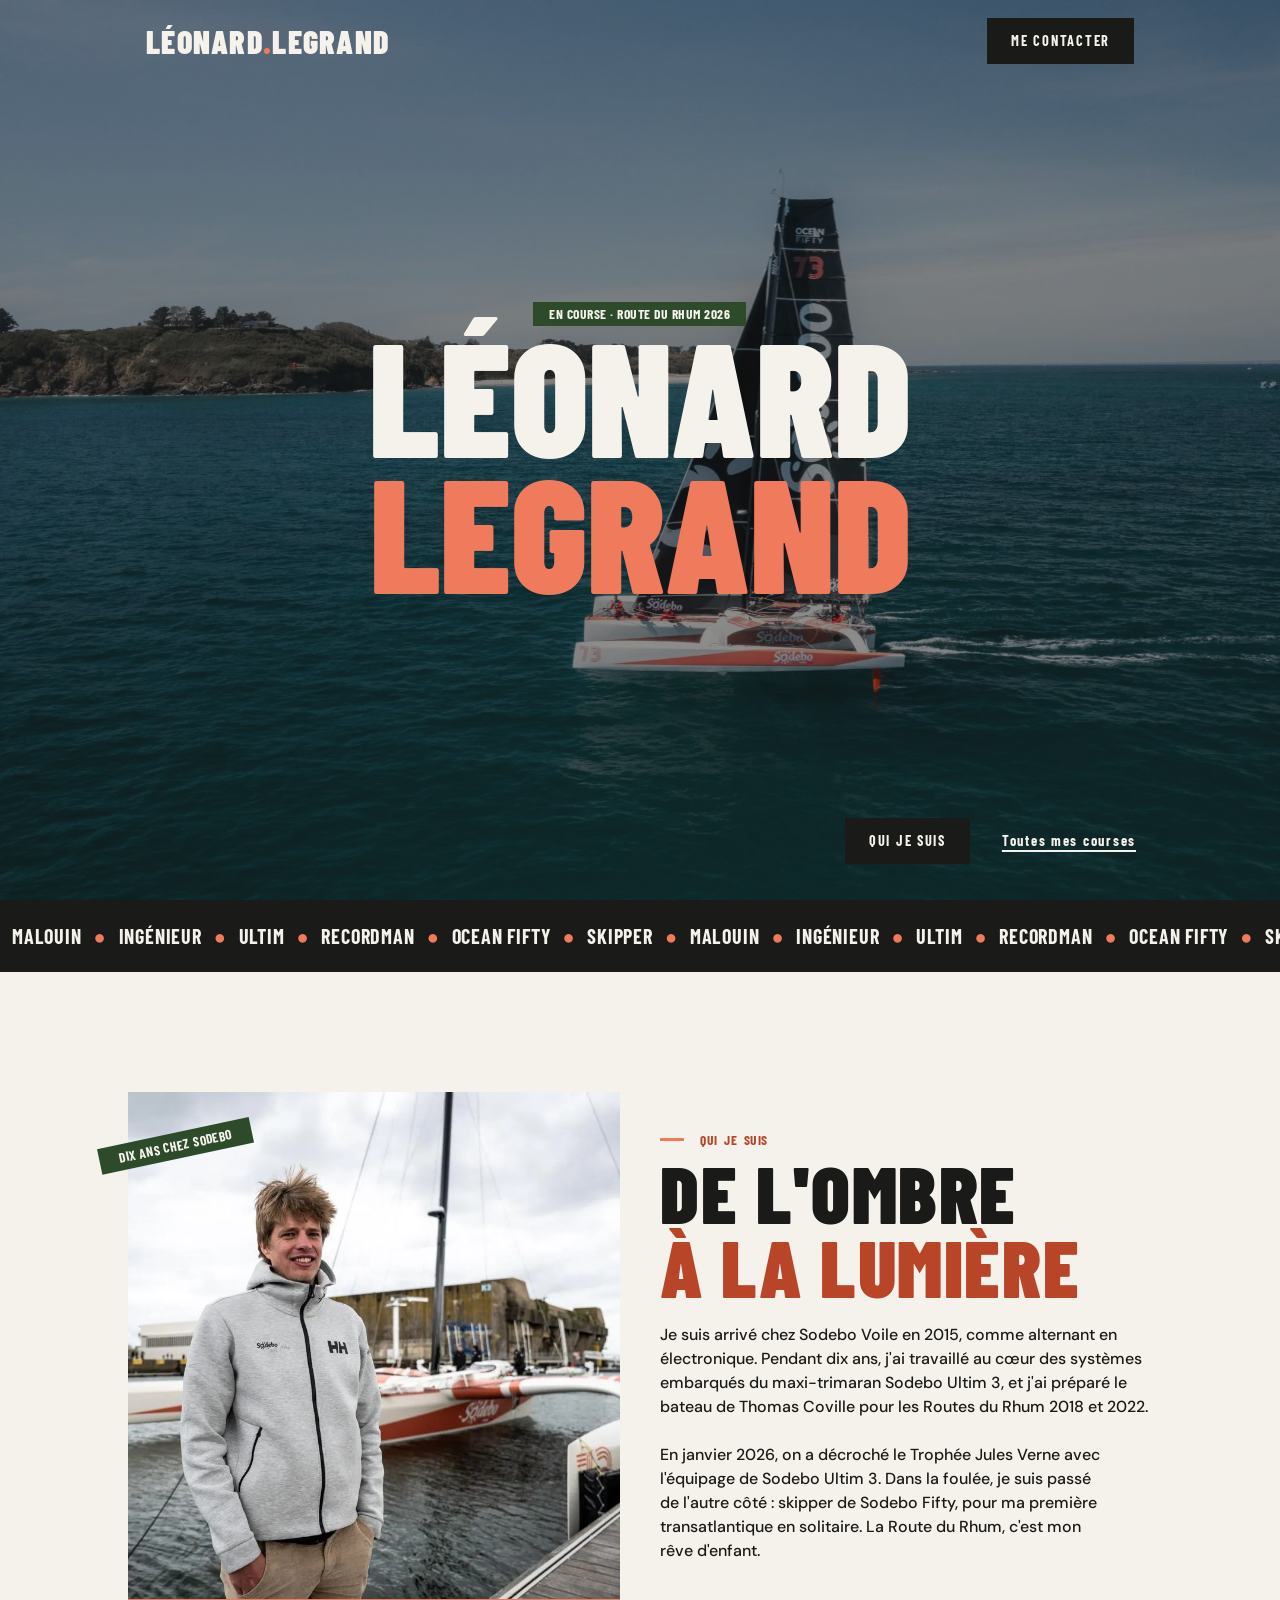
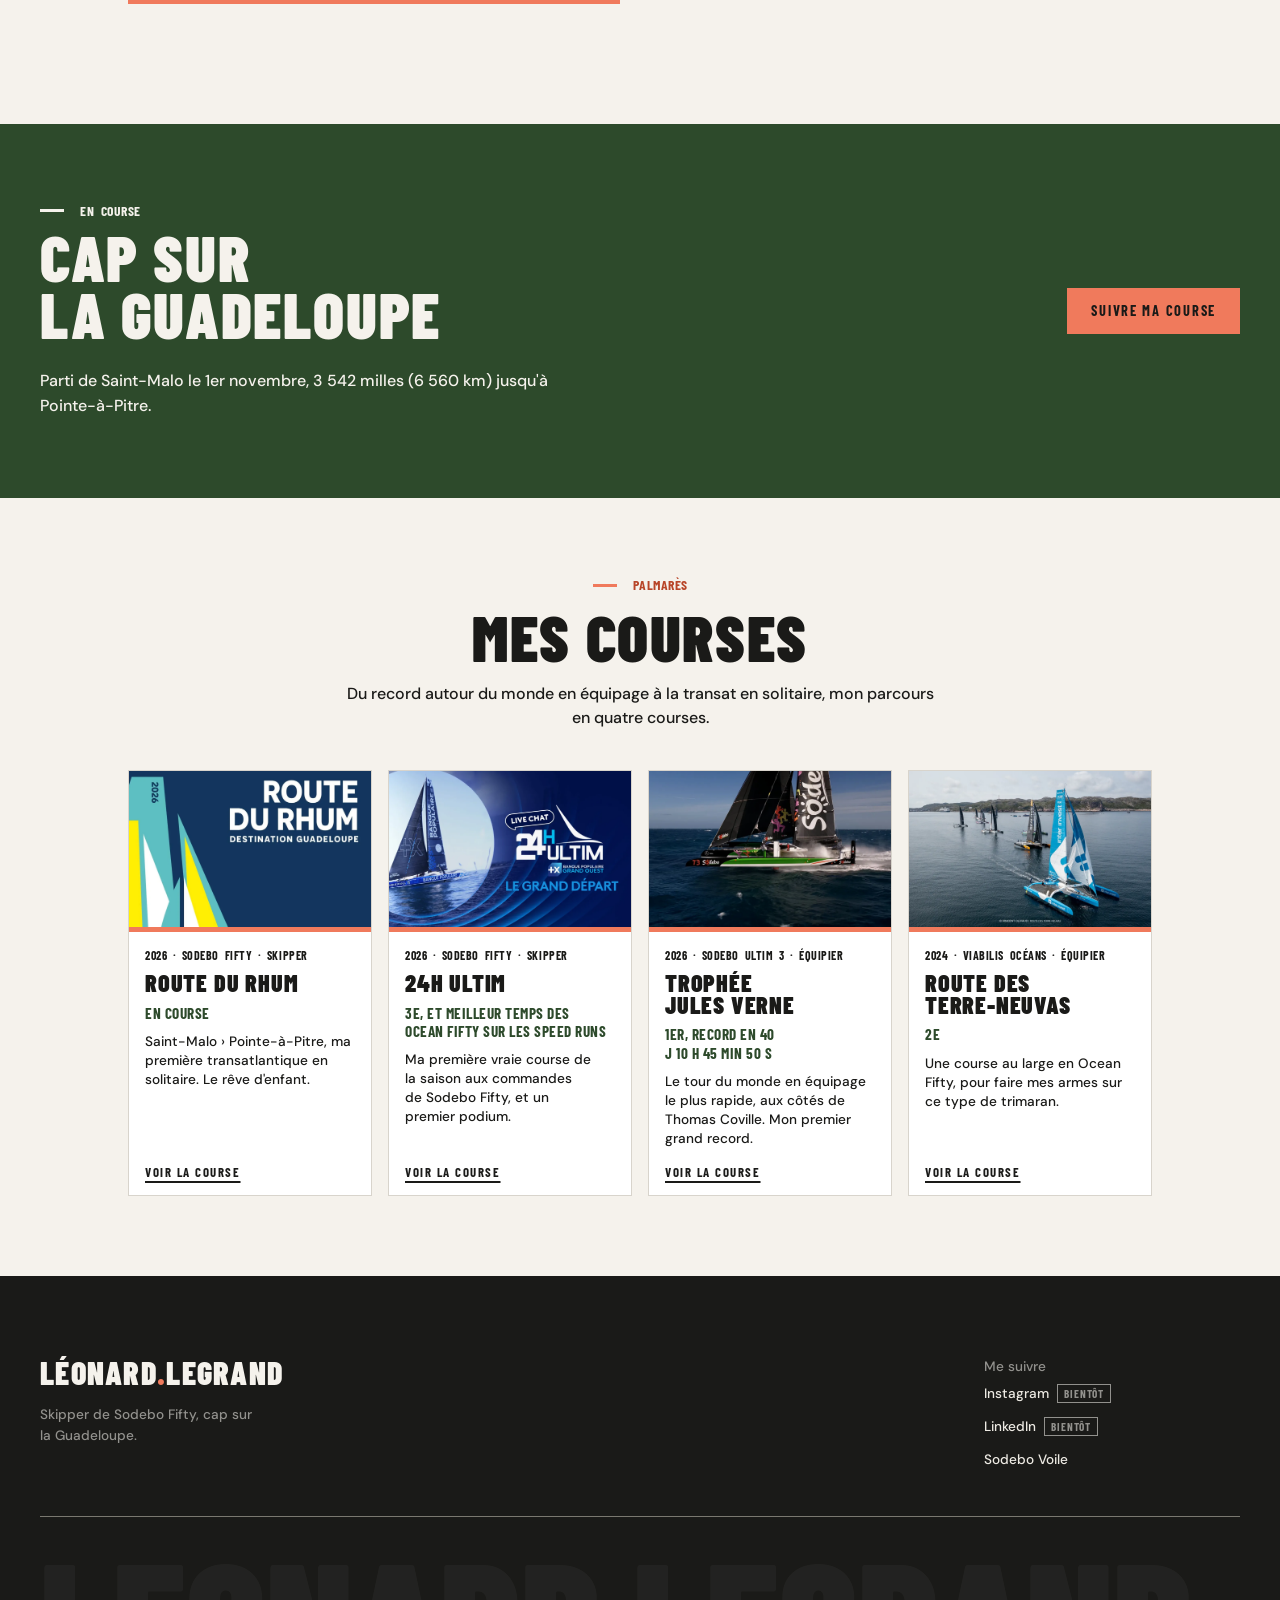
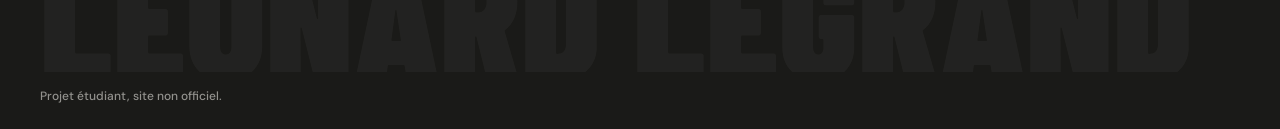
==== commit f162a0de: "Ajouter les pages détail des 4 courses et leurs images Co-Authored-By: Claude Opus 5.5 <noreply@anth" ====
--- a/index.html
+++ b/index.html
@@ -17,7 +17,7 @@
   <header class="navbar-wrapper w-nav">
     <nav class="navbar-container" aria-label="Navigation principale">
       <a href="#" class="w-nav-brand" aria-label="Léonard Legrand, retour en haut"><div class="logo">Léonard<span class="text-span">.</span>Legrand</div></a>
-      <a href="#contact" class="button header">Me contacter</a>
+      <a href="contact.html" class="button header">Me contacter</a>
     </nav>
   </header>
 
@@ -73,43 +73,43 @@
       <div class="course-list-wrapper">
         <div role="list" class="course-list">
           <div role="listitem" class="course-card">
-            <img src="images/placeholder-course.svg" width="600" height="400" loading="lazy" alt="Sodebo Fifty sur la ligne de départ de la Route du Rhum 2026 à Saint-Malo" class="course-card_image">
+            <img src="images/course-route-du-rhum-2026.webp" width="600" height="400" loading="lazy" alt="Affiche de la Route du Rhum Destination Guadeloupe 2026" class="course-card_image">
             <div class="course-card_body">
               <div class="course-card_meta">2026 · Sodebo Fifty · Skipper</div>
               <h3 class="course-card_title">Route du Rhum</h3>
               <div class="course-card_result">En course</div>
               <p class="course-card_text">Saint-Malo › Pointe-à-Pitre, ma première transatlantique en solitaire. Le rêve d&#x27;enfant.</p>
-              <span class="course-card_link is-soon">Voir la course <span class="course-card_soon">bientôt</span></span>
+              <a href="courses/route-du-rhum-2026.html" class="course-card_link">Voir la course<span class="sr-only"> Route du Rhum</span></a>
             </div>
           </div>
           <div role="listitem" class="course-card">
-            <img src="images/placeholder-course.svg" width="600" height="400" loading="lazy" alt="Sodebo Fifty sous voiles pendant les 24H Ultim 2026" class="course-card_image">
+            <img src="images/course-24h-ultim-2026.webp" width="600" height="400" loading="lazy" alt="Affiche des 24H Ultim avec le trimaran Banque Populaire au départ" class="course-card_image">
             <div class="course-card_body">
               <div class="course-card_meta">2026 · Sodebo Fifty · Skipper</div>
               <h3 class="course-card_title">24H Ultim</h3>
               <div class="course-card_result">3e, et meilleur temps des Ocean Fifty sur les speed runs</div>
               <p class="course-card_text">Ma première vraie course de la saison aux commandes de Sodebo Fifty, et un premier podium.</p>
-              <span class="course-card_link is-soon">Voir la course <span class="course-card_soon">bientôt</span></span>
+              <a href="courses/24h-ultim-2026.html" class="course-card_link">Voir la course<span class="sr-only"> 24H Ultim</span></a>
             </div>
           </div>
           <div role="listitem" class="course-card">
-            <img src="images/placeholder-course.svg" width="600" height="400" loading="lazy" alt="Le maxi-trimaran Sodebo Ultim 3 en mer pendant le Trophée Jules Verne 2026" class="course-card_image">
+            <img src="images/course-trophee-jules-verne-2026.webp" width="600" height="400" loading="lazy" alt="Le maxi-trimaran Sodebo Ultim 3 lancé à pleine vitesse en pleine mer" class="course-card_image">
             <div class="course-card_body">
               <div class="course-card_meta">2026 · Sodebo Ultim 3 · Équipier</div>
               <h3 class="course-card_title">Trophée Jules Verne</h3>
               <div class="course-card_result">1er, record en 40 j 10 h 45 min 50 s</div>
               <p class="course-card_text">Le tour du monde en équipage le plus rapide, aux côtés de Thomas Coville. Mon premier grand record.</p>
-              <span class="course-card_link is-soon">Voir la course <span class="course-card_soon">bientôt</span></span>
+              <a href="courses/trophee-jules-verne-2026.html" class="course-card_link">Voir la course<span class="sr-only"> Trophée Jules Verne</span></a>
             </div>
           </div>
           <div role="listitem" class="course-card">
-            <img src="images/placeholder-course.svg" width="600" height="400" loading="lazy" alt="Un trimaran Ocean Fifty au départ de la Route des Terre-Neuvas 2024" class="course-card_image">
+            <img src="images/course-route-des-terre-neuvas-2024.webp" width="600" height="400" loading="lazy" alt="La flotte des Ocean Fifty au départ de la Route des Terre-Neuvas 2024 à Saint-Pierre-et-Miquelon" class="course-card_image">
             <div class="course-card_body">
-              <div class="course-card_meta">2024 · À compléter · À compléter</div>
+              <div class="course-card_meta">2024 · Viabilis Océans · Équipier</div>
               <h3 class="course-card_title">Route des Terre-Neuvas</h3>
               <div class="course-card_result">2e</div>
               <p class="course-card_text">Une course au large en Ocean Fifty, pour faire mes armes sur ce type de trimaran.</p>
-              <span class="course-card_link is-soon">Voir la course <span class="course-card_soon">bientôt</span></span>
+              <a href="courses/route-des-terre-neuvas-2024.html" class="course-card_link">Voir la course<span class="sr-only"> Route des Terre-Neuvas</span></a>
             </div>
           </div>
         </div>
--- a/style.css
+++ b/style.css
@@ -1101,3 +1101,254 @@
   margin-bottom: 20px;
   line-height: 92%;
 }
+
+/* Page contact : formulaire (repris de l'ancien formulaire Webflow, contrastes AA) */
+/* hidden doit gagner sur les display: flex des classes (formulaire masqué après l'envoi) */
+[hidden] {
+  display: none !important;
+}
+
+.form-wrapper.is-page {
+  min-height: 70vh;
+  padding-top: 160px;
+  /* Photo du hero, voile noir plus fort qu'en accueil (75 % au lieu de 50 %) */
+  background-color: var(--color-dark);
+  background-image: linear-gradient(color-mix(in srgb, var(--color-dark) 75%, transparent), color-mix(in srgb, var(--color-dark) 75%, transparent)), url("images/hero-sodebo.webp");
+  background-position: 60% 50%;
+  background-size: cover;
+}
+
+.form-block {
+  border: 1px solid var(--color-border);
+  background-color: var(--color-white);
+  flex-flow: column;
+  width: 100%;
+  max-width: 30rem;
+  padding: 40px;
+  display: flex;
+}
+
+.form {
+  flex-flow: column;
+  gap: 20px;
+  display: flex;
+}
+
+.form-field {
+  flex-flow: column;
+  gap: 6px;
+  display: flex;
+}
+
+.form-label {
+  color: var(--color-dark);
+  font-family: Dm Sans, Arial, sans-serif;
+  font-size: .95rem;
+  font-weight: 600;
+  line-height: 1.3;
+}
+
+.field.w-input {
+  color: var(--color-dark);
+  background-color: var(--color-white);
+  border: 1px solid var(--color-muted); /* 4,4:1 sur le blanc : bord visible (AA) */
+  border-radius: 0;
+  width: 100%;
+  min-height: 48px;
+  padding: 12px 14px;
+  font-family: Dm Sans, Arial, sans-serif;
+  font-size: 1rem;
+  font-weight: 500;
+  line-height: 1.4;
+}
+
+textarea.field.w-input {
+  resize: vertical;
+  min-height: 9rem;
+}
+
+.field.w-input:focus {
+  border-color: var(--color-dark);
+}
+
+.field.w-input[aria-invalid="true"] {
+  border: 2px solid var(--color-accent-text); /* orange foncé, 4,8:1 */
+}
+
+.button.full-size {
+  border: 0;
+  border-radius: 0;
+  cursor: pointer;
+  align-self: stretch;
+  margin-top: 8px;
+  text-align: center;
+}
+
+.w-form-done {
+  color: var(--color-dark);
+  background-color: var(--color-accent);
+  text-align: center;
+  padding: 20px;
+  font-family: Dm Sans, Arial, sans-serif;
+  font-weight: 600;
+}
+
+.w-form-fail {
+  color: var(--color-white);
+  background-color: var(--color-secondary);
+  margin-top: 16px;
+  padding: 12px 16px;
+  font-family: Dm Sans, Arial, sans-serif;
+  font-weight: 600;
+}
+
+@media screen and (max-width: 767px) {
+  .form-wrapper.is-page {
+    padding-top: 120px;
+  }
+
+  .form-block {
+    padding: 24px;
+  }
+}
+
+/* Pages détail des courses (courses/*.html) : même gabarit pour les 4 */
+.course-detail {
+  background-color: var(--color-light);
+  padding: 140px 40px 80px;
+}
+
+.course-detail_container {
+  flex-flow: column;
+  gap: 32px;
+  width: 100%;
+  max-width: 48rem;
+  margin-left: auto;
+  margin-right: auto;
+  display: flex;
+}
+
+.course-detail_back {
+  color: var(--color-dark);
+  letter-spacing: .12em;
+  text-transform: uppercase;
+  text-underline-offset: 4px;
+  align-self: flex-start;
+  padding: 6px 0;
+  font-family: Barlow Condensed, Arial, sans-serif;
+  font-size: .8rem;
+  font-weight: 700;
+  line-height: 1;
+  text-decoration: none;
+}
+
+.course-detail_back:hover {
+  text-decoration: underline;
+}
+
+.course-detail_header {
+  flex-flow: column;
+  gap: 16px;
+  display: flex;
+}
+
+.course-detail_title {
+  margin-top: 0;
+  margin-bottom: 0;
+  text-wrap: balance;
+}
+
+.course-card_result.is-large {
+  font-size: 1.5rem;
+  text-wrap: balance;
+}
+
+.course-detail_image {
+  border: 1px solid var(--color-border);
+  border-bottom: 5px solid var(--color-accent);
+}
+
+.course-detail_info {
+  border-top: 1px solid var(--color-border);
+  border-bottom: 1px solid var(--color-border);
+  flex-flow: wrap;
+  gap: 24px 32px;
+  margin: 0;
+  padding: 24px 0;
+  display: flex;
+}
+
+.course-detail_info-item {
+  flex-flow: column;
+  flex: 1 1 8rem;
+  gap: 6px;
+  min-width: 0;
+  display: flex;
+}
+
+/* Parcours : deux noms de lieux, on lui laisse la place de ne pas couper « Pointe-à-Pitre » */
+.course-detail_info-item.is-wide {
+  flex: 2 1 16rem;
+}
+
+/* Un nom de lieu ne se coupe pas à ses tirets (Saint-Brieuc, Pointe-à-Pitre) */
+.course-detail_place {
+  white-space: nowrap;
+}
+
+.course-detail_info-label {
+  color: var(--color-accent-text);
+  letter-spacing: .5px;
+  text-transform: uppercase;
+  font-family: Barlow Condensed, Arial, sans-serif;
+  font-size: .85rem;
+  font-weight: 700;
+  line-height: 1.2;
+}
+
+.course-detail_info-value {
+  color: var(--color-dark);
+  margin-left: 0;
+  font-family: Dm Sans, Arial, sans-serif;
+  font-size: 1rem;
+  font-weight: 600;
+  line-height: 1.35;
+}
+
+.course-detail_info-value.is-empty {
+  font-style: italic; /* le gris du site (3,9:1 sur le crème) ne passe pas AA */
+  font-weight: 500;
+}
+
+.course-detail_recap {
+  max-width: 38rem;
+}
+
+.course-detail_recap .paragraph {
+  margin: 0;
+  font-size: 1.1rem;
+  line-height: 1.6;
+}
+
+.course-detail_link {
+  margin-top: 0;
+  padding-top: 0;
+}
+
+@media screen and (max-width: 767px) {
+  .course-detail {
+    padding: 112px 20px 56px;
+  }
+
+  .course-detail_container {
+    gap: 24px;
+  }
+
+  .course-detail_info-item {
+    flex-basis: calc(50% - 16px);
+  }
+
+  .course-detail_info-item.is-wide {
+    flex-basis: 100%;
+  }
+}
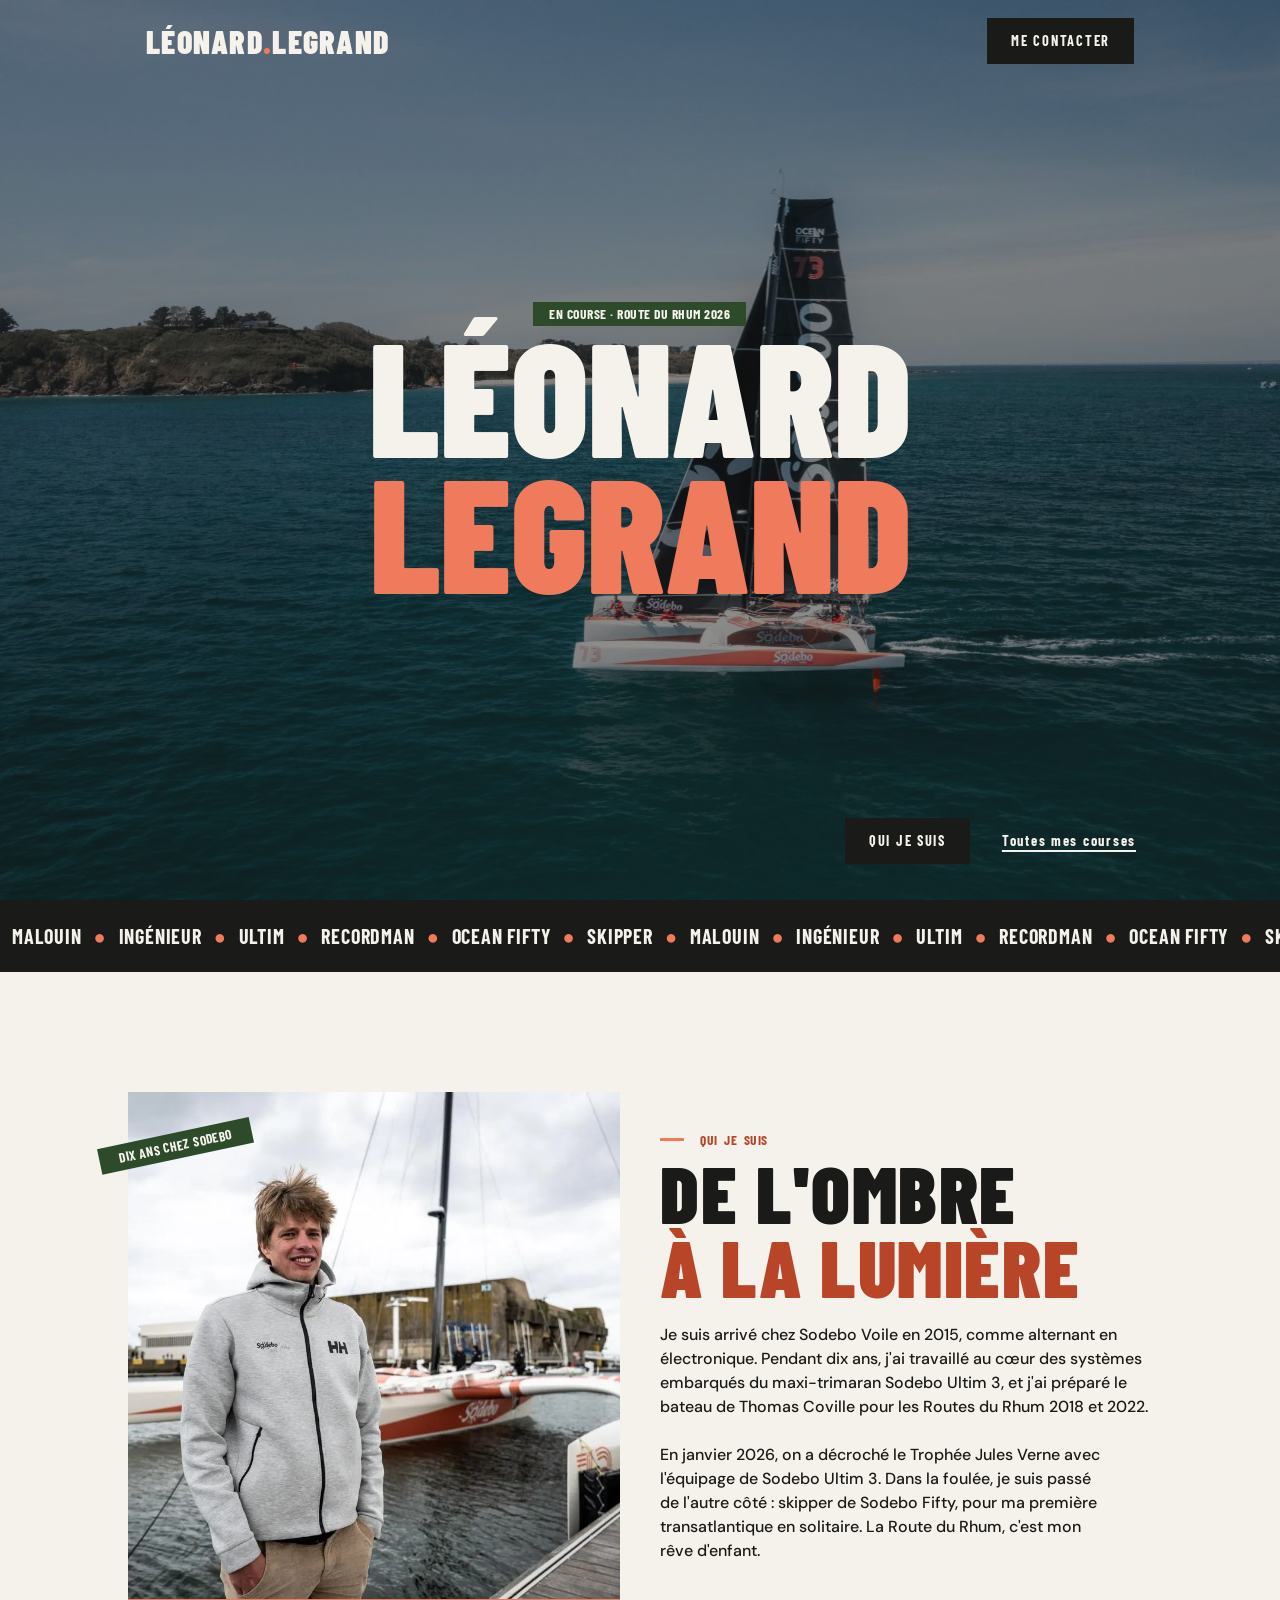
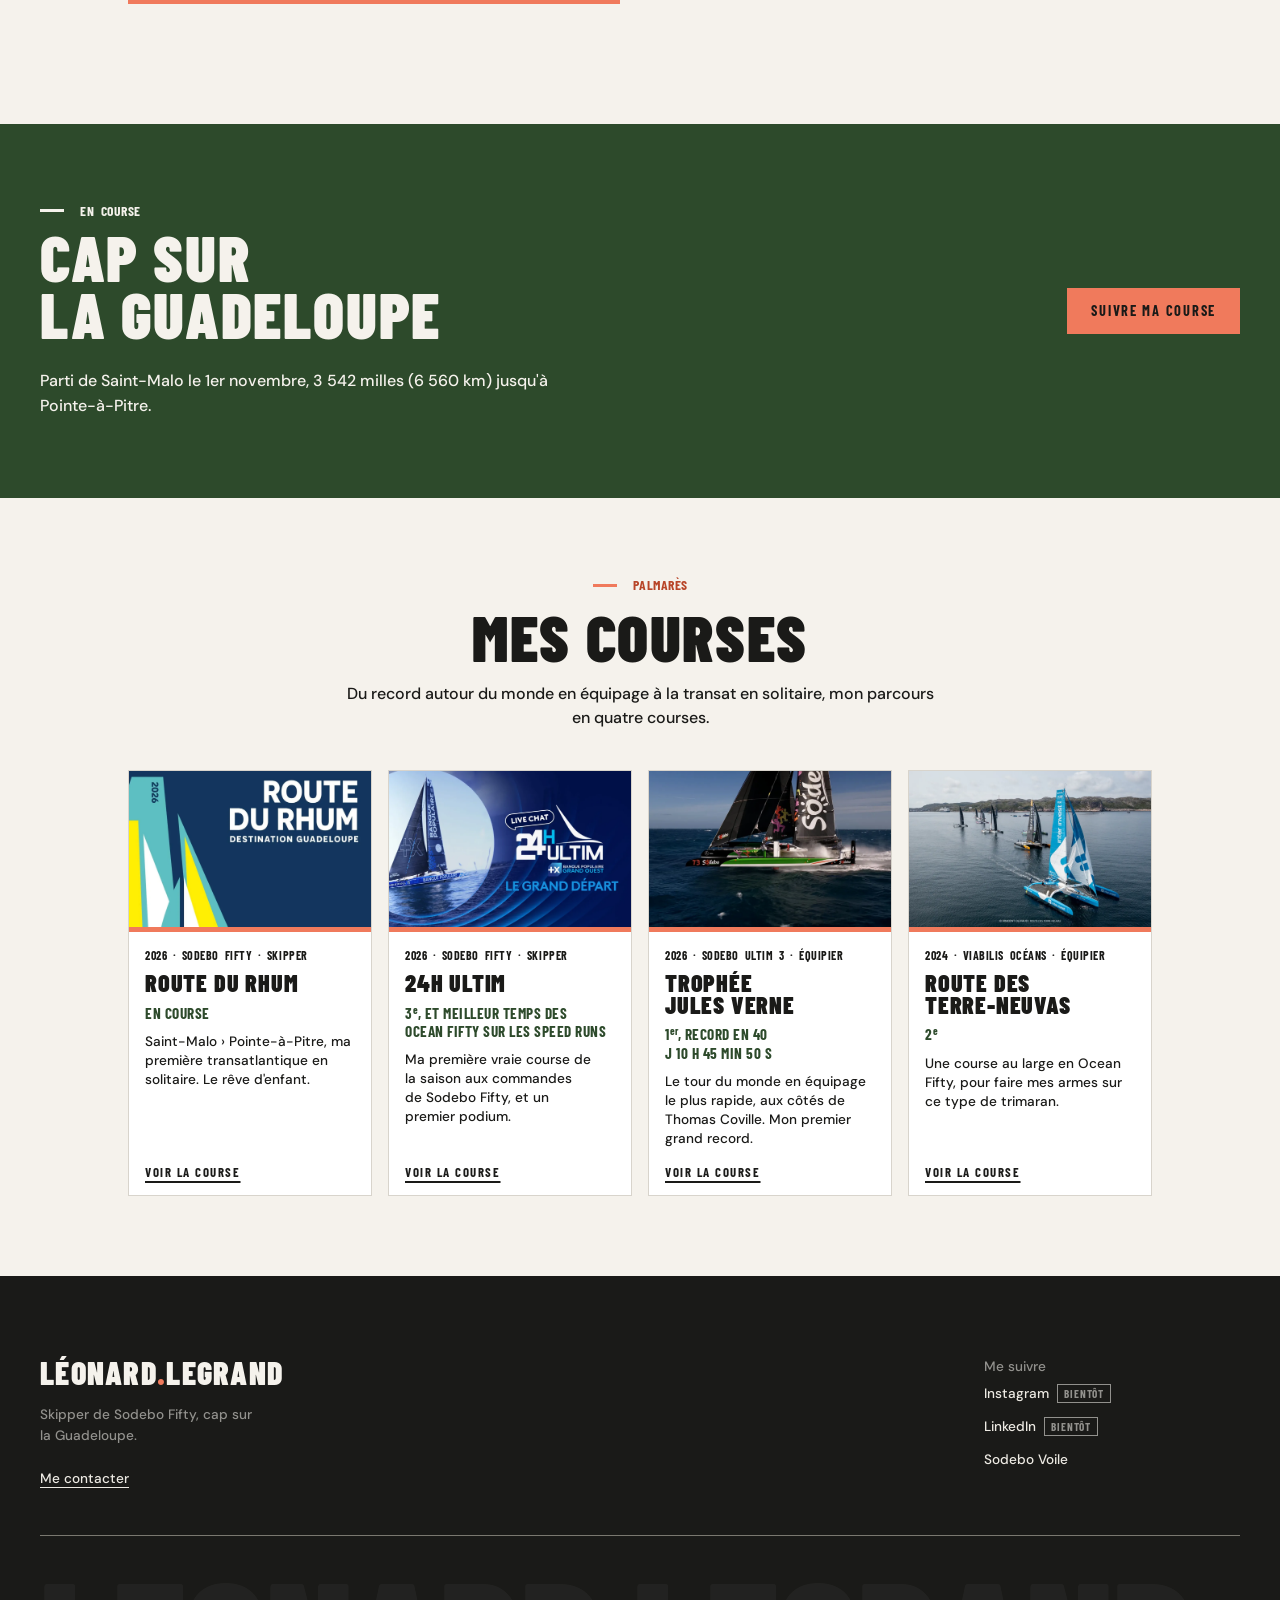
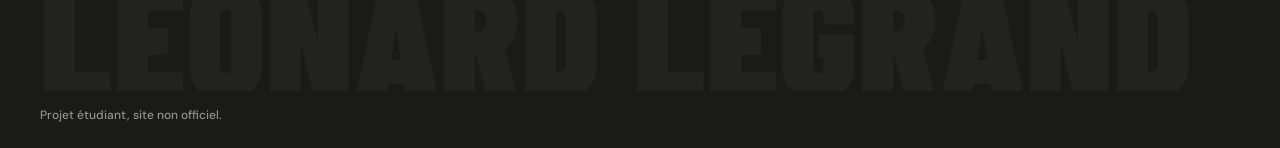
==== commit 6e99ed9a: "Corrections impeccable : formulaire, footer, 24H Ultim, mise en page, rangs Co-Authored-By: Claude O" ====
--- a/index.html
+++ b/index.html
@@ -21,6 +21,7 @@
     </nav>
   </header>
 
+  <main>
   <section class="hero-wrapper">
     <div class="hero-container">
       <div class="bandeau">En course · Route du Rhum 2026</div>
@@ -87,7 +88,7 @@
             <div class="course-card_body">
               <div class="course-card_meta">2026 · Sodebo Fifty · Skipper</div>
               <h3 class="course-card_title">24H Ultim</h3>
-              <div class="course-card_result">3e, et meilleur temps des Ocean Fifty sur les speed runs</div>
+              <div class="course-card_result">3<sup>e</sup>, et meilleur temps des Ocean Fifty sur les speed runs</div>
               <p class="course-card_text">Ma première vraie course de la saison aux commandes de Sodebo Fifty, et un premier podium.</p>
               <a href="courses/24h-ultim-2026.html" class="course-card_link">Voir la course<span class="sr-only"> 24H Ultim</span></a>
             </div>
@@ -97,7 +98,7 @@
             <div class="course-card_body">
               <div class="course-card_meta">2026 · Sodebo Ultim 3 · Équipier</div>
               <h3 class="course-card_title">Trophée Jules Verne</h3>
-              <div class="course-card_result">1er, record en 40 j 10 h 45 min 50 s</div>
+              <div class="course-card_result">1<sup>er</sup>, record en 40 j 10 h 45 min 50 s</div>
               <p class="course-card_text">Le tour du monde en équipage le plus rapide, aux côtés de Thomas Coville. Mon premier grand record.</p>
               <a href="courses/trophee-jules-verne-2026.html" class="course-card_link">Voir la course<span class="sr-only"> Trophée Jules Verne</span></a>
             </div>
@@ -107,7 +108,7 @@
             <div class="course-card_body">
               <div class="course-card_meta">2024 · Viabilis Océans · Équipier</div>
               <h3 class="course-card_title">Route des Terre-Neuvas</h3>
-              <div class="course-card_result">2e</div>
+              <div class="course-card_result">2<sup>e</sup></div>
               <p class="course-card_text">Une course au large en Ocean Fifty, pour faire mes armes sur ce type de trimaran.</p>
               <a href="courses/route-des-terre-neuvas-2024.html" class="course-card_link">Voir la course<span class="sr-only"> Route des Terre-Neuvas</span></a>
             </div>
@@ -116,12 +117,14 @@
       </div>
     </div>
   </section>
+  </main>
 
   <footer id="contact" class="footer">
     <div class="red-banner-container">
       <div class="text-container is-footer">
         <a href="#" class="w-nav-brand" aria-label="Léonard Legrand, retour en haut"><div class="logo">Léonard<span class="text-span">.</span>Legrand</div></a>
         <div class="small-text is-dark">Skipper de Sodebo Fifty, cap sur la Guadeloupe.</div>
+        <a href="contact.html" class="link-text footer-contact">Me contacter</a>
       </div>
       <div class="link-footer is-footer">
         <div class="small-text is-dark">Me suivre</div>
--- a/style.css
+++ b/style.css
@@ -355,15 +355,17 @@
 }
 
 .grid-x2 {
-  grid-column-gap: 40px;
-  grid-row-gap: 40px;
-  grid-template-rows: auto;
-  grid-template-columns: 1fr 1fr;
-  grid-auto-columns: 1fr;
+  gap: 40px;
   width: 80%;
   margin-left: auto;
   margin-right: auto;
-  display: grid;
+  display: flex; /* flexbox (règle du projet) : deux colonnes égales, empilées sous 768 px */
+}
+
+.grid-x2 > .grid-img,
+.grid-x2 > .grid-text {
+  flex: 1 1 0;
+  min-width: 0;
 }
 
 .grid-img {
@@ -1185,8 +1187,8 @@
 }
 
 .w-form-done {
-  color: var(--color-dark);
-  background-color: var(--color-accent);
+  color: var(--color-white);
+  background-color: var(--color-secondary); /* succès en vert, blanc dessus (9:1) */
   text-align: center;
   padding: 20px;
   font-family: Dm Sans, Arial, sans-serif;
@@ -1194,8 +1196,9 @@
 }
 
 .w-form-fail {
-  color: var(--color-white);
-  background-color: var(--color-secondary);
+  color: var(--color-dark);
+  background-color: var(--color-light);
+  border: 1px solid var(--color-accent-text); /* erreur : texte foncé, cadre orange foncé */
   margin-top: 16px;
   padding: 12px 16px;
   font-family: Dm Sans, Arial, sans-serif;
@@ -1352,3 +1355,99 @@
     flex-basis: 100%;
   }
 }
+
+/* Cards de la home : toute la card est cliquable. Le lien « Voir la course » reste le seul
+   lien (un seul arrêt au clavier, nom clair) et s'étire sur la card avec un ::after. */
+.course-card {
+  position: relative;
+}
+
+.course-card .course-card_link::after {
+  content: "";
+  position: absolute;
+  inset: 0;
+}
+
+.course-card .course-card_link:focus-visible {
+  outline: none;
+  box-shadow: none;
+}
+
+.course-card .course-card_link:focus-visible::after {
+  outline: 3px solid var(--color-accent);
+  outline-offset: 3px;
+  box-shadow: 0 0 0 3px var(--color-dark);
+}
+
+/* Formulaire : mention des champs obligatoires, message sous chaque champ, précision du succès */
+.form-required {
+  color: var(--color-dark);
+  margin: 0 0 20px;
+  font-family: Dm Sans, Arial, sans-serif;
+  font-size: .9rem;
+  font-weight: 500;
+  line-height: 1.4;
+}
+
+.field-error {
+  color: var(--color-accent-text); /* 5:1 sur le blanc */
+  margin: 0;
+  font-family: Dm Sans, Arial, sans-serif;
+  font-size: .9rem;
+  font-weight: 600;
+  line-height: 1.35;
+}
+
+.form-done-note {
+  margin-top: 8px;
+  font-size: .85rem;
+  font-weight: 500;
+}
+
+/* Footer : lien « Me contacter » sous la phrase d'accroche */
+.footer-contact {
+  align-self: flex-start;
+  padding: 6px 0; /* zone de clic plus haute */
+  text-decoration: underline;
+  text-underline-offset: 4px;
+}
+
+/* Layout (impeccable, 10/11) */
+/* À propos : photo au-dessus du texte dès la tablette (avant : deux colonnes jusqu'à 480 px) */
+@media screen and (max-width: 767px) {
+  .grid-x2 {
+    flex-flow: column;
+  }
+
+  .img-square.border-bottom {
+    width: 100%;
+    height: 20rem;
+  }
+}
+
+/* Pages course : les deux liens « Toutes mes courses » ont le même style et une vraie zone de clic */
+.course-detail_back {
+  text-decoration: underline;
+  text-decoration-thickness: 1px;
+  padding: 12px 0;
+}
+
+.course-detail_link {
+  padding: 12px 0;
+}
+
+/* Bouton de la nav sur la page en cours (contact) */
+.button.header[aria-current="page"] {
+  color: var(--color-dark);
+  background-color: var(--color-accent);
+}
+
+/* Typo (impeccable, 10/11) : rangs dans les résultats en majuscules.
+   « 3E » et « 1ER » ressemblaient à des fautes : l'abréviation reste en minuscule, en exposant. */
+.course-card_result sup {
+  text-transform: none;
+  letter-spacing: 0;
+  font-size: .7em;
+  line-height: 0;
+  vertical-align: .45em;
+}
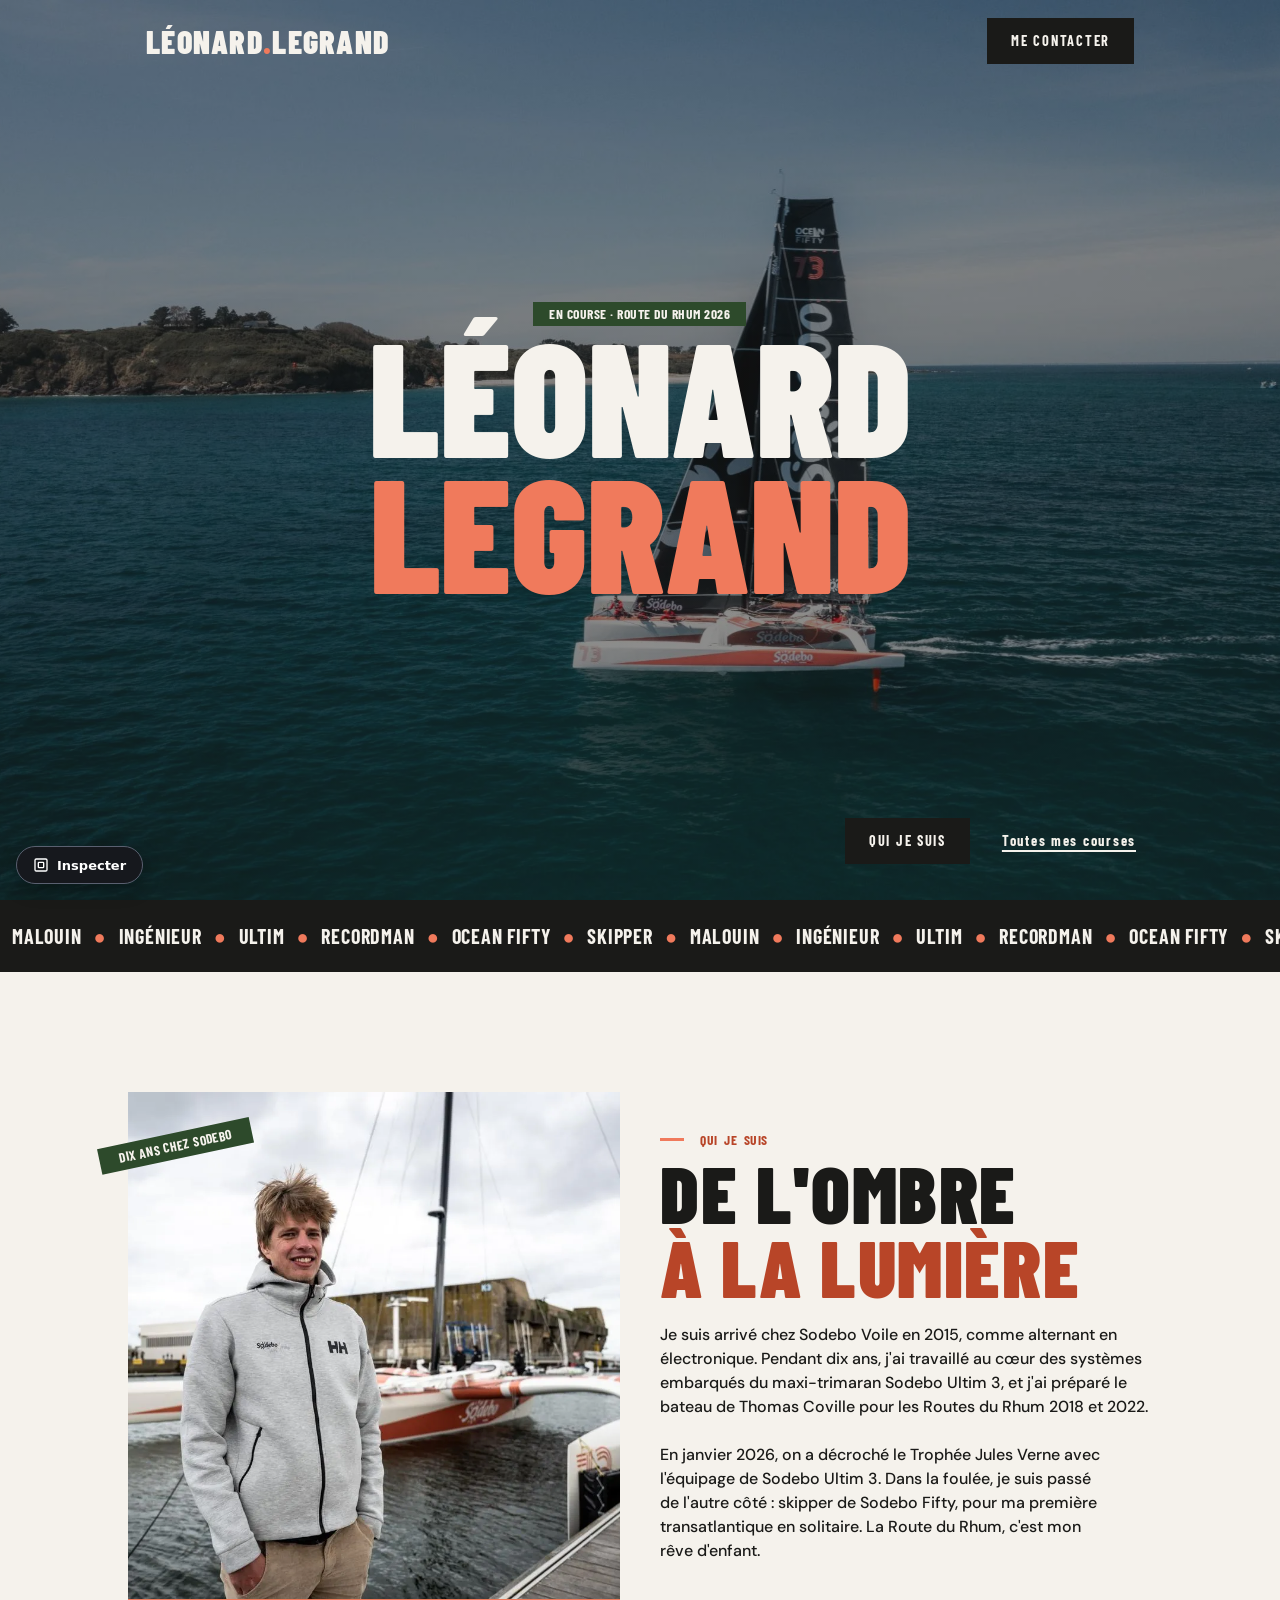
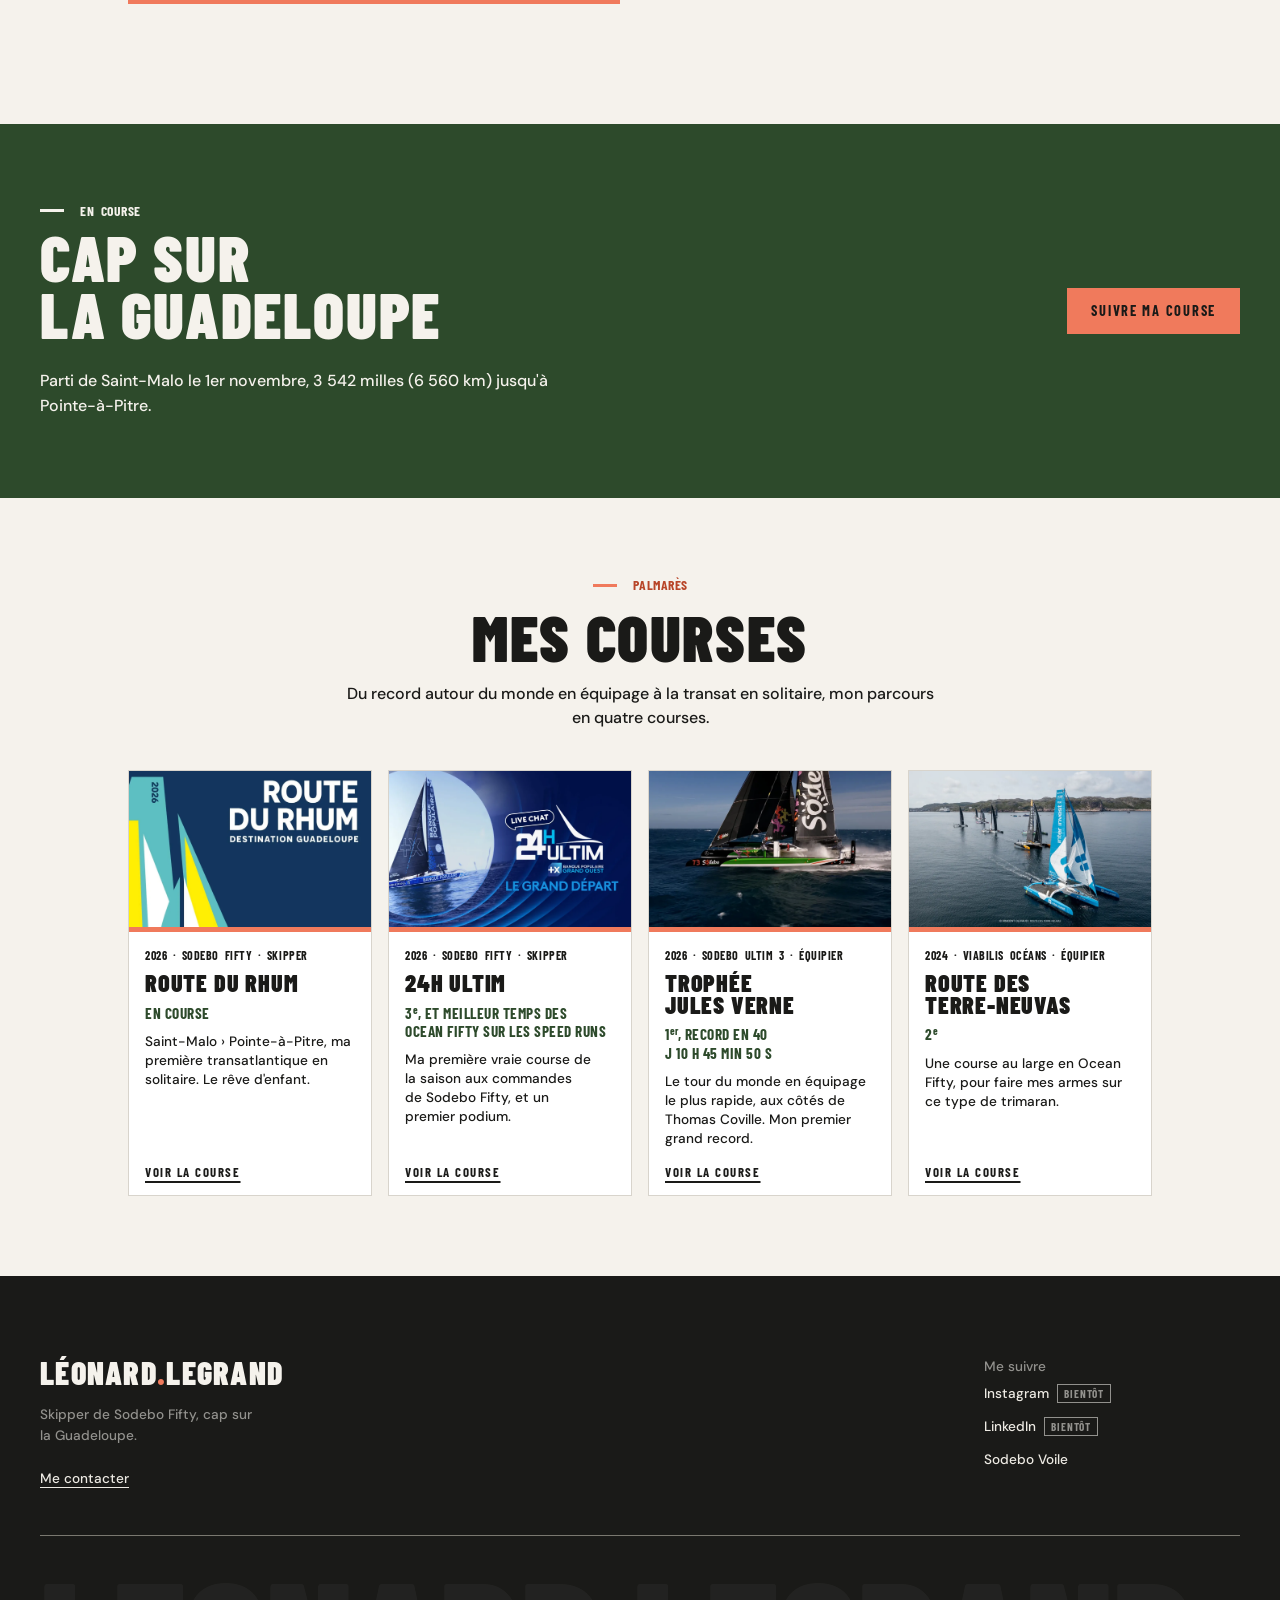
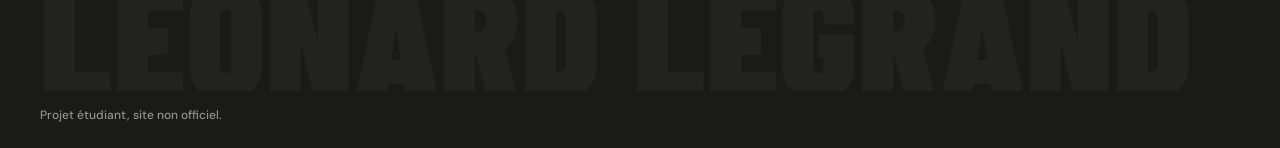
==== commit f18bad19: "Inspecteur pour les cours : bouton flottant, marges, padding et distances Co-Authored-By: Claude Opu" ====
--- a/index.html
+++ b/index.html
@@ -166,5 +166,6 @@
       }
     })();
   </script>
+  <script src="inspect.js" defer></script>
 </body>
 </html>
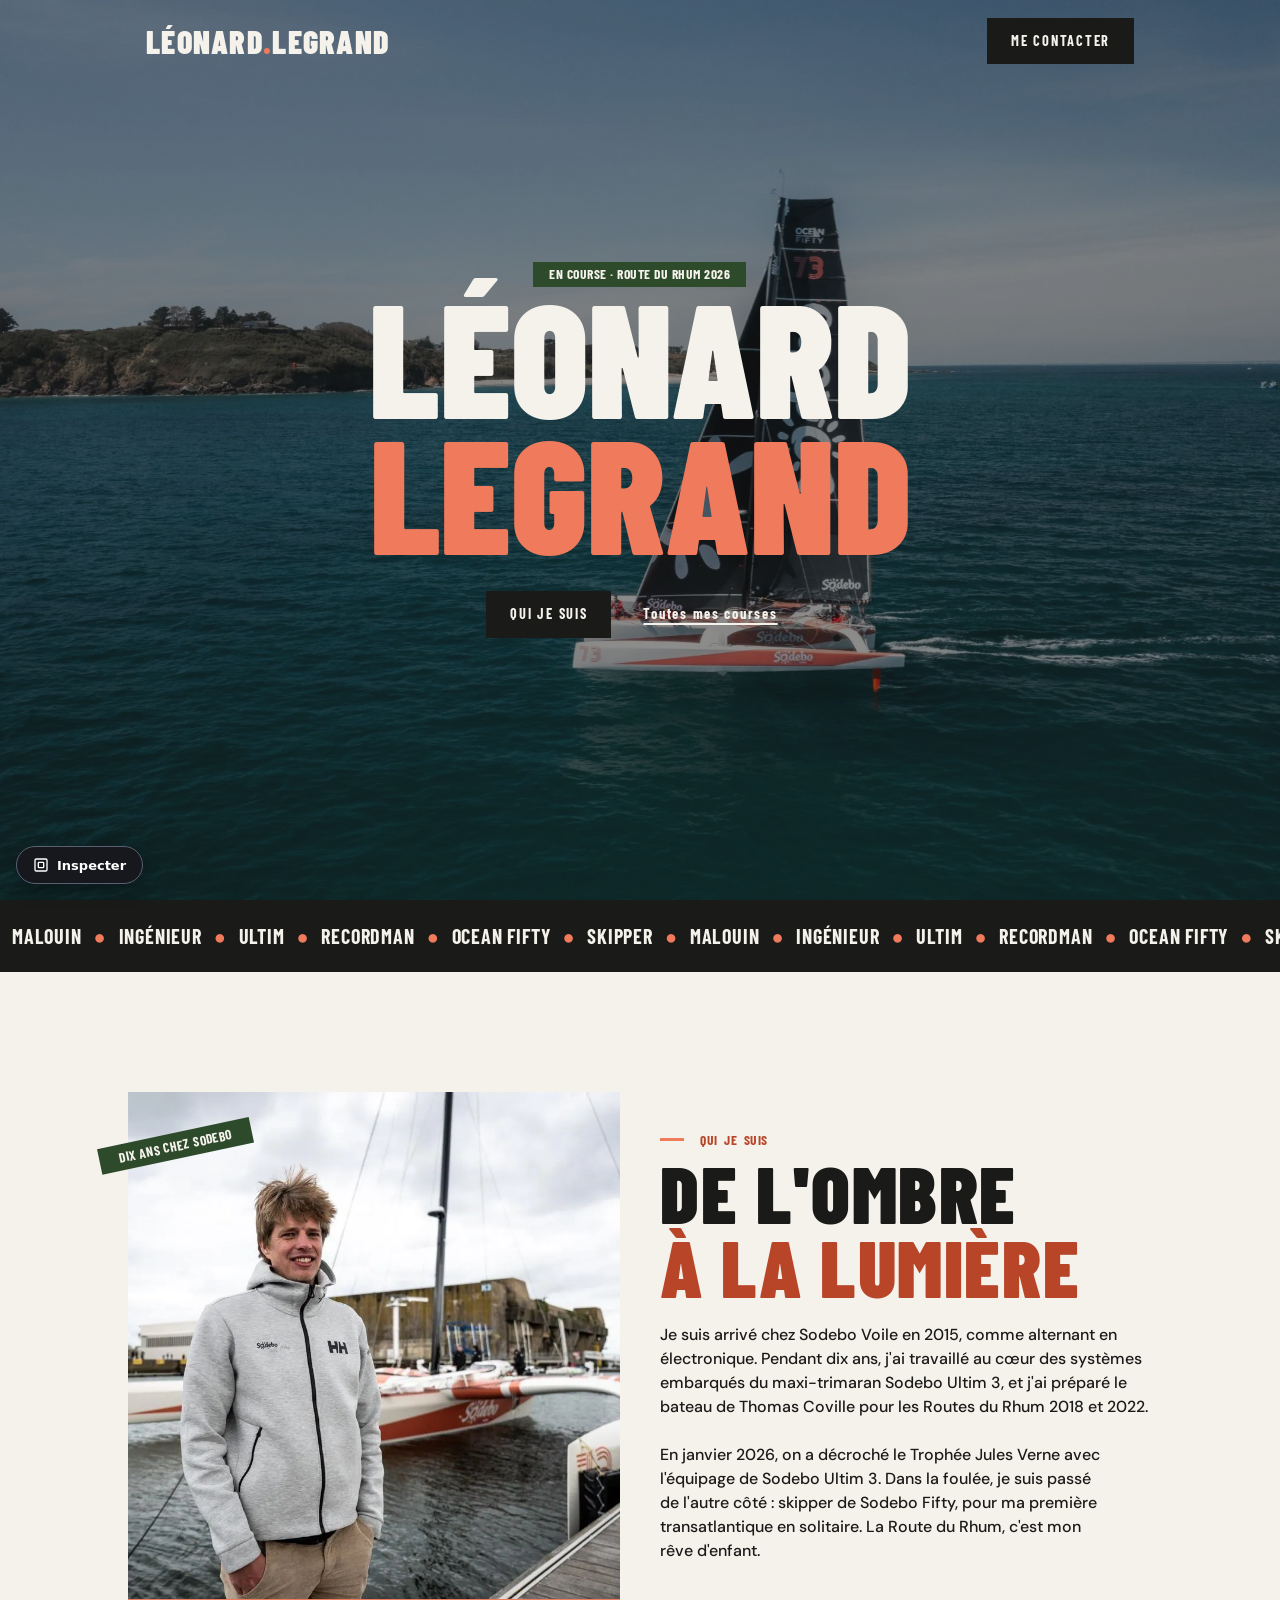
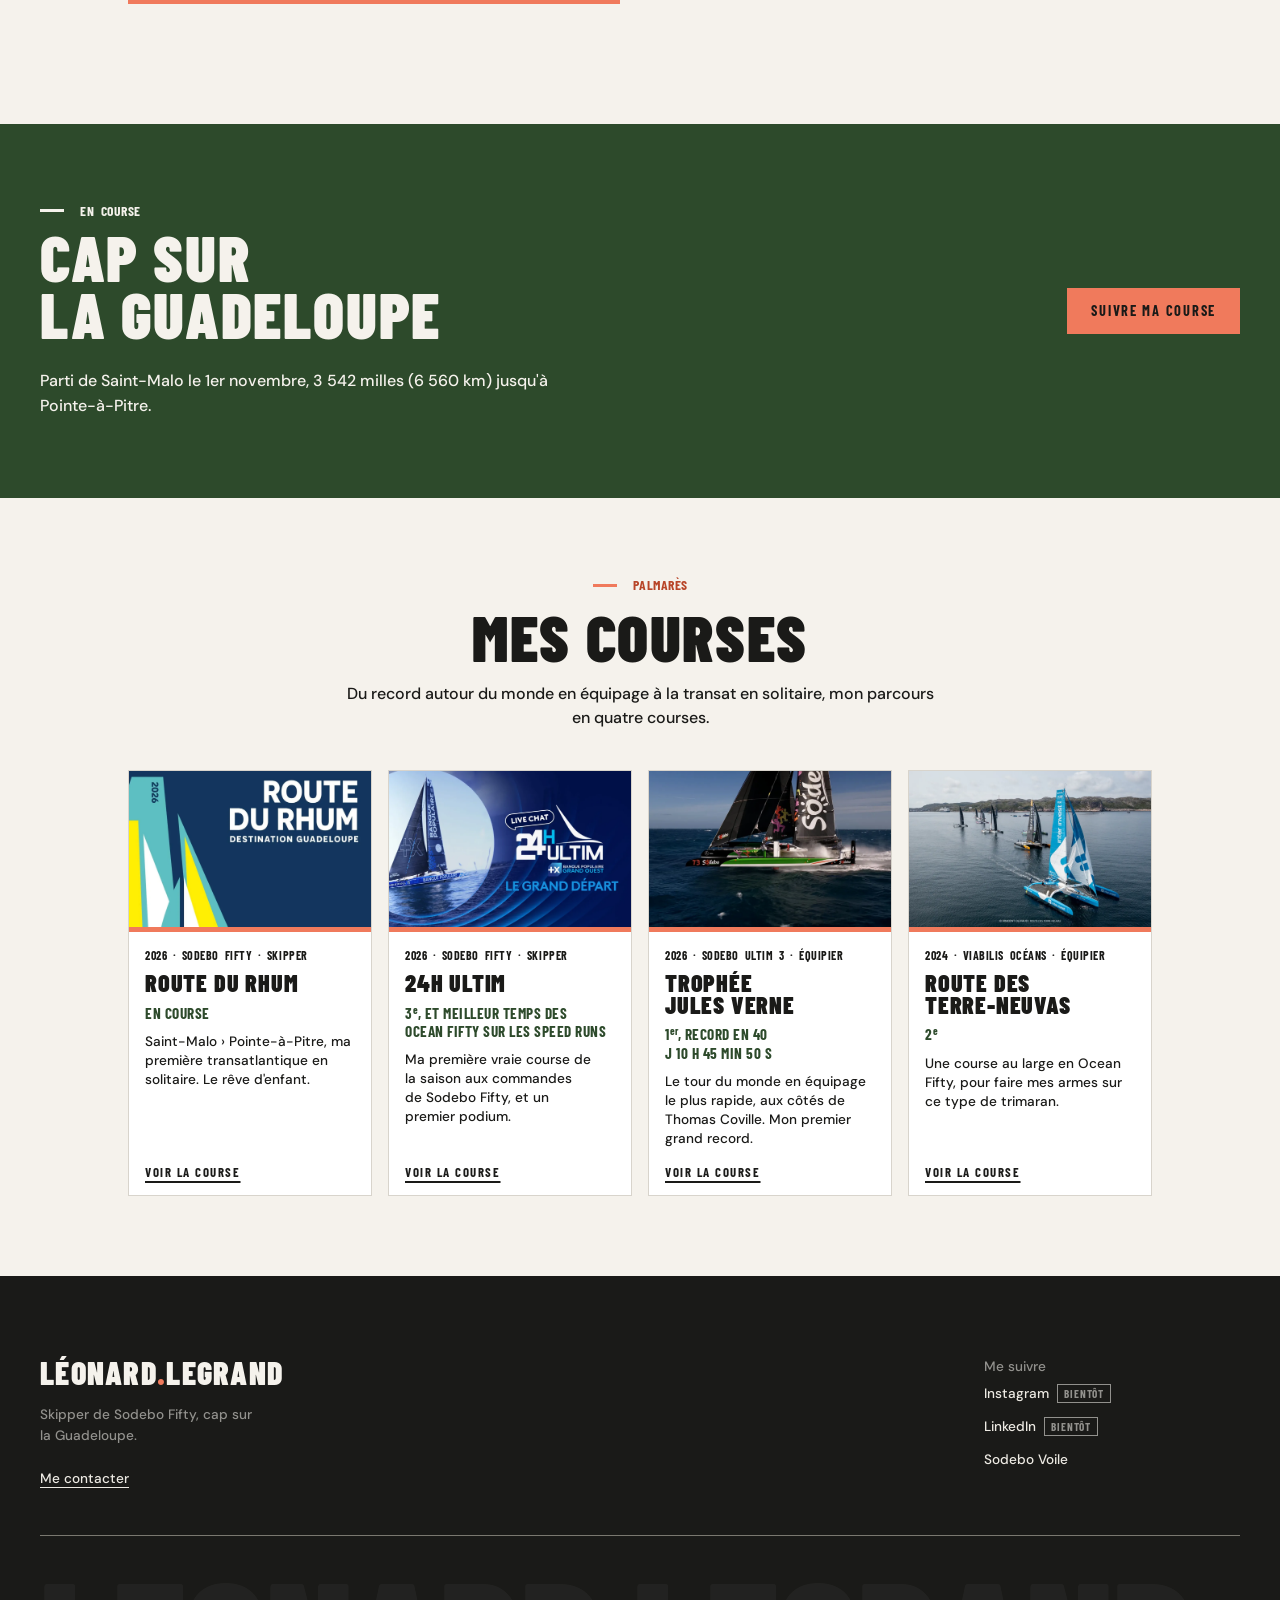
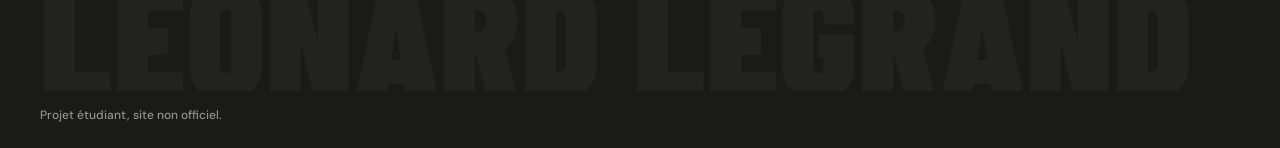
==== commit 2f92e930: "Hero : boutons sous le titre, dans hero-container Co-Authored-By: Claude Opus 5.5 <noreply@anthropic" ====
--- a/index.html
+++ b/index.html
@@ -26,8 +26,6 @@
     <div class="hero-container">
       <div class="bandeau">En course · Route du Rhum 2026</div>
       <h1 class="heading-1 hero-section">Léonard<br><span class="tv">Legrand</span></h1>
-    </div>
-    <div class="hero-cta">
       <div class="multiple-button-container">
         <a href="#a-propos" class="button">Qui je suis</a>
         <a href="#courses" class="button is-secondary">Toutes mes courses</a>
--- a/style.css
+++ b/style.css
@@ -292,16 +292,6 @@
   line-height: 1.5;
 }
 
-.hero-cta {
-  justify-content: flex-end;
-  align-items: center;
-  padding-left: 8rem;
-  padding-right: 8rem;
-  display: flex;
-  position: absolute;
-  inset: auto 0% 4%;
-}
-
 .paragraph {
   color: var(--color-light);
   letter-spacing: 0;
@@ -323,6 +313,13 @@
   grid-column-gap: 16px;
   grid-row-gap: 16px;
   display: flex;
+}
+
+/* Hero : les boutons sont dans la même div que le titre, juste dessous */
+.hero-container .multiple-button-container {
+  justify-content: center;
+  align-items: center;
+  margin-top: 32px;
 }
 
 .ticker-wrapper {
@@ -805,13 +802,6 @@
 
   .heading-1.hero-section {
     font-size: 6rem;
-  }
-
-  .hero-cta {
-    flex-flow: column;
-    justify-content: center;
-    align-items: center;
-    padding: 0;
   }
 
   .multiple-button-container {
